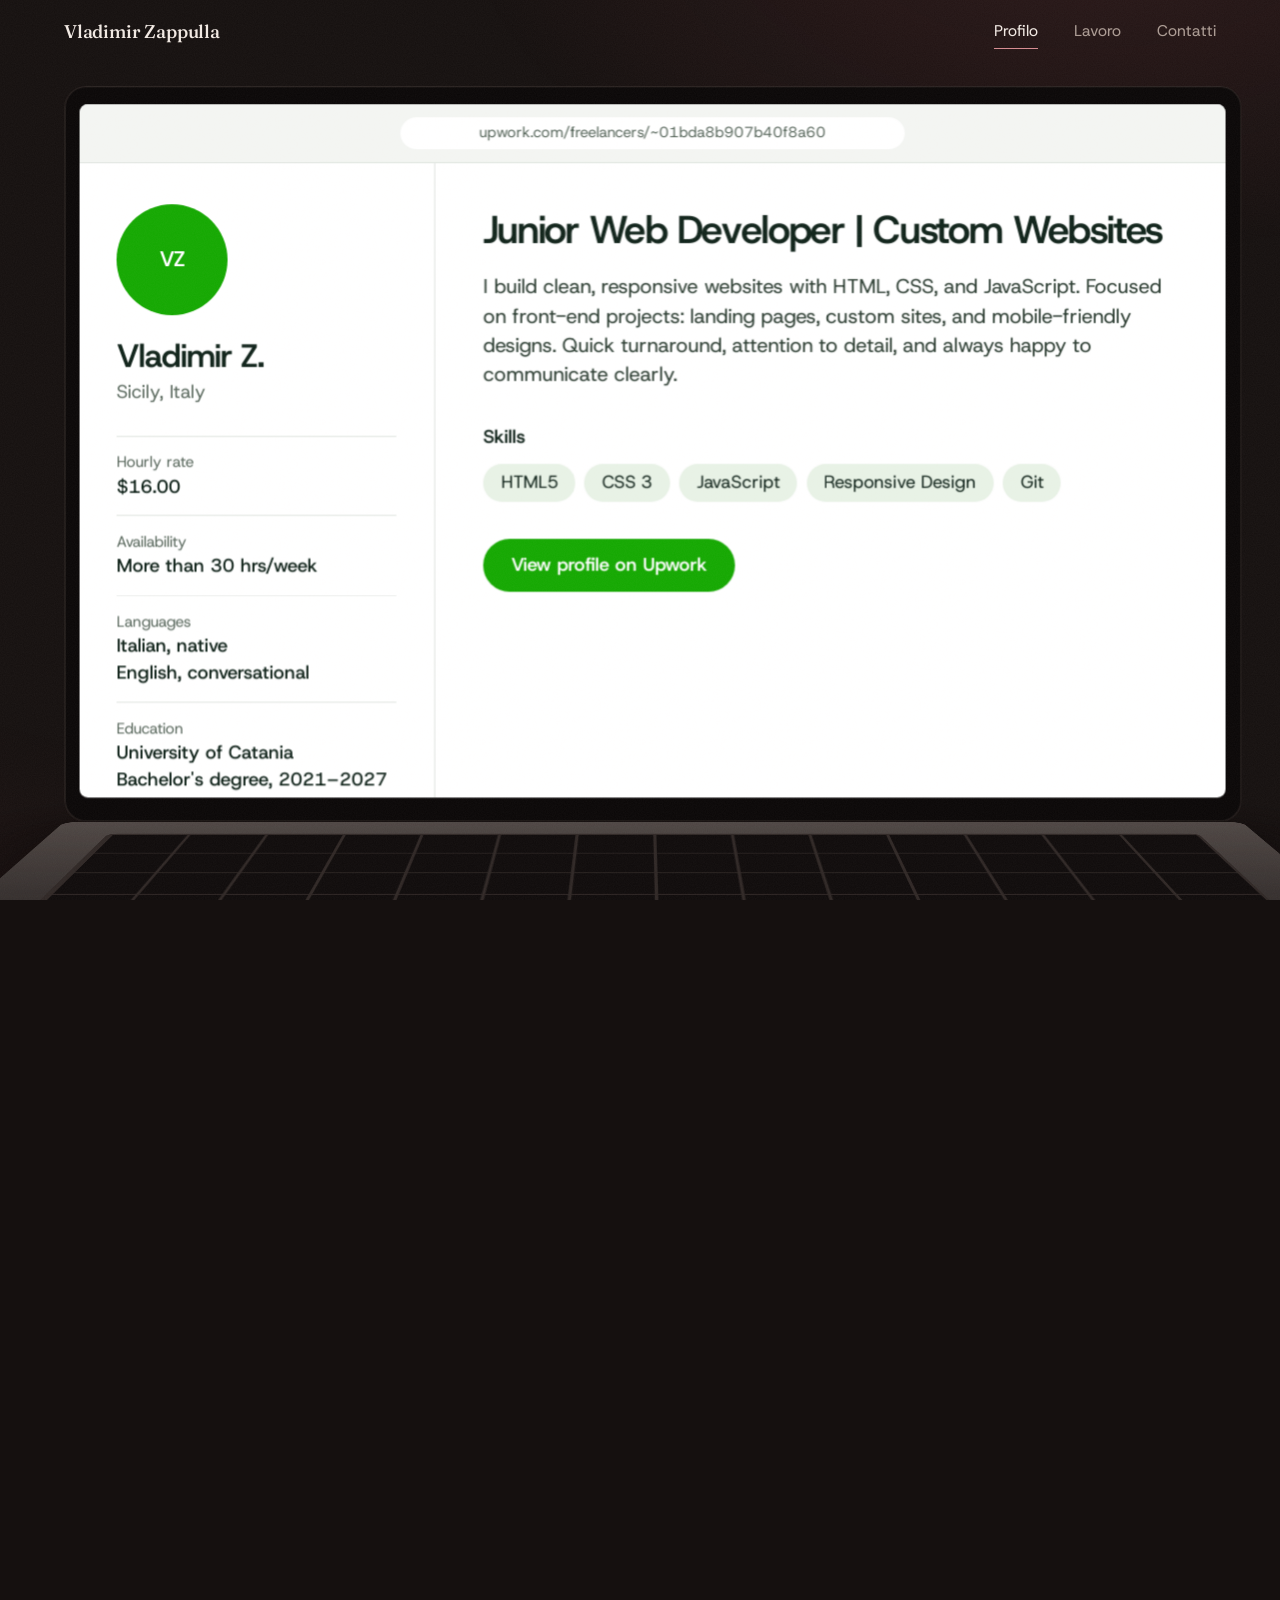
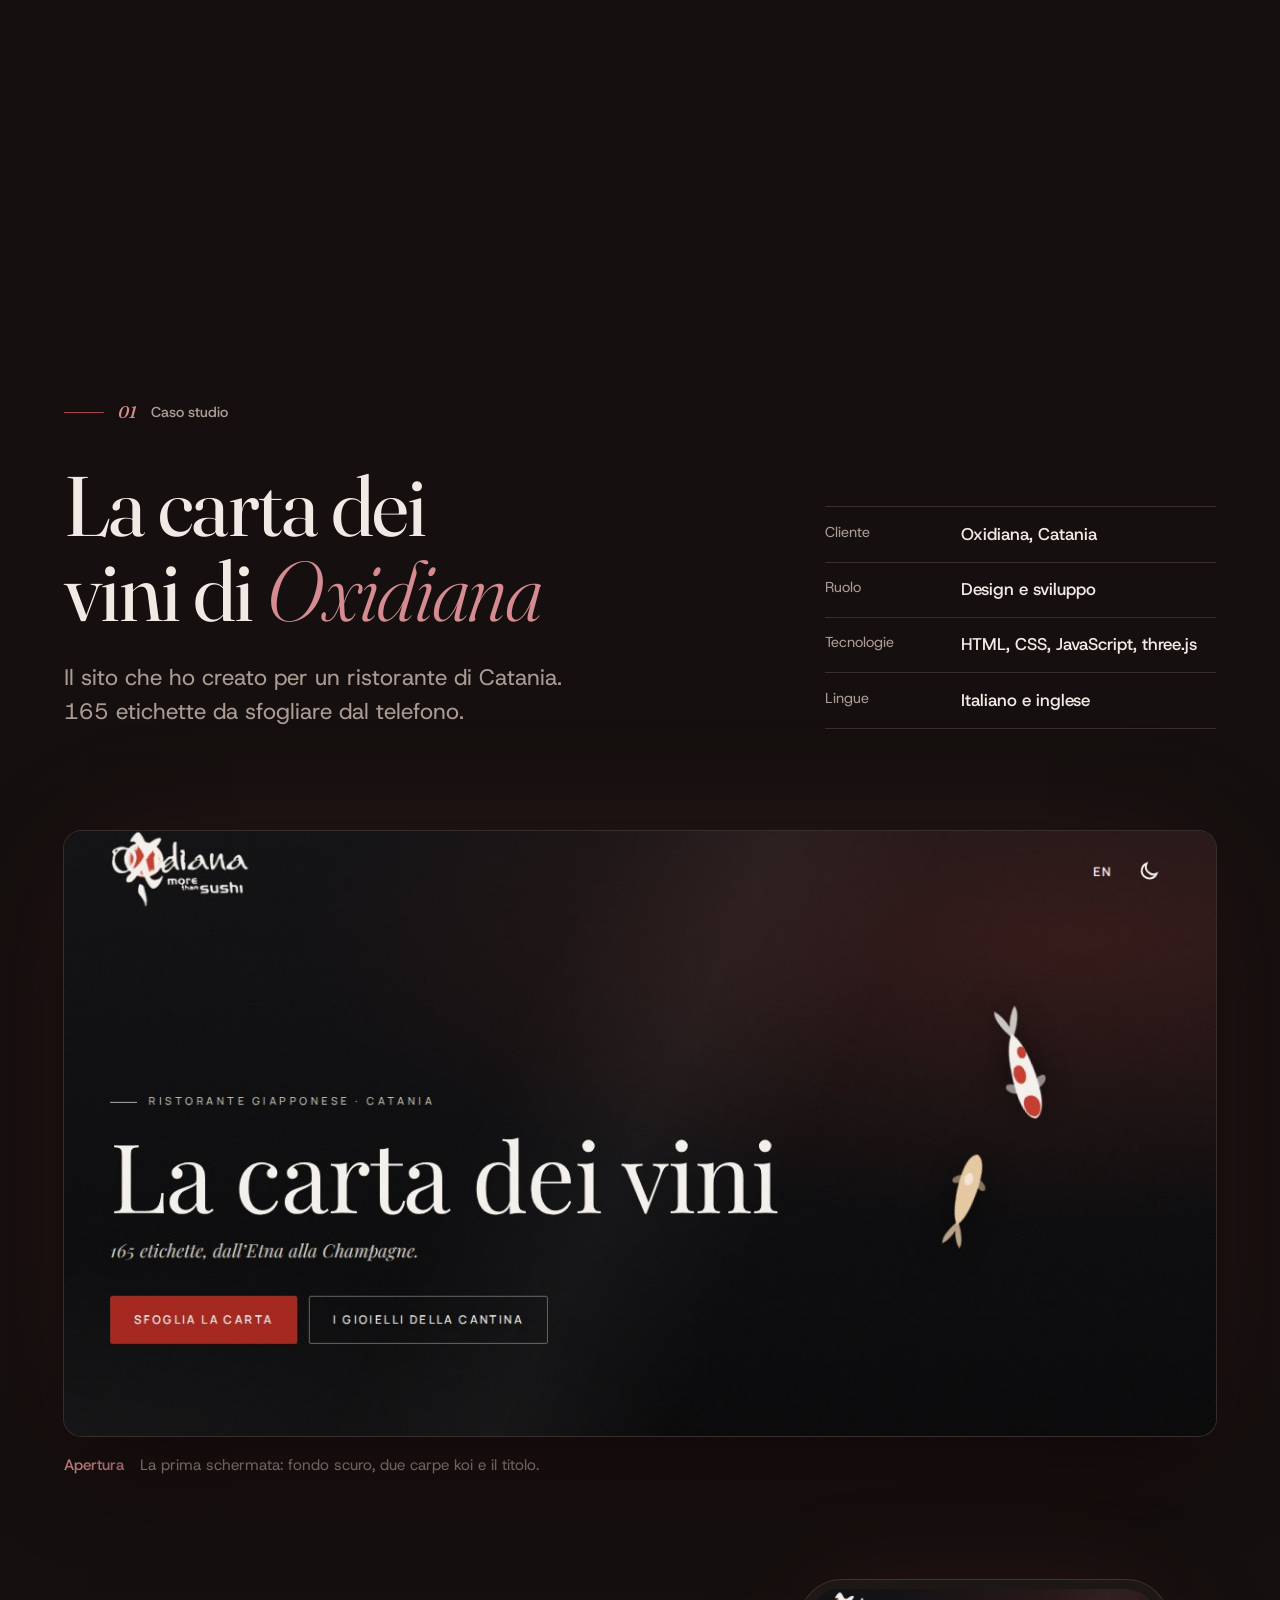
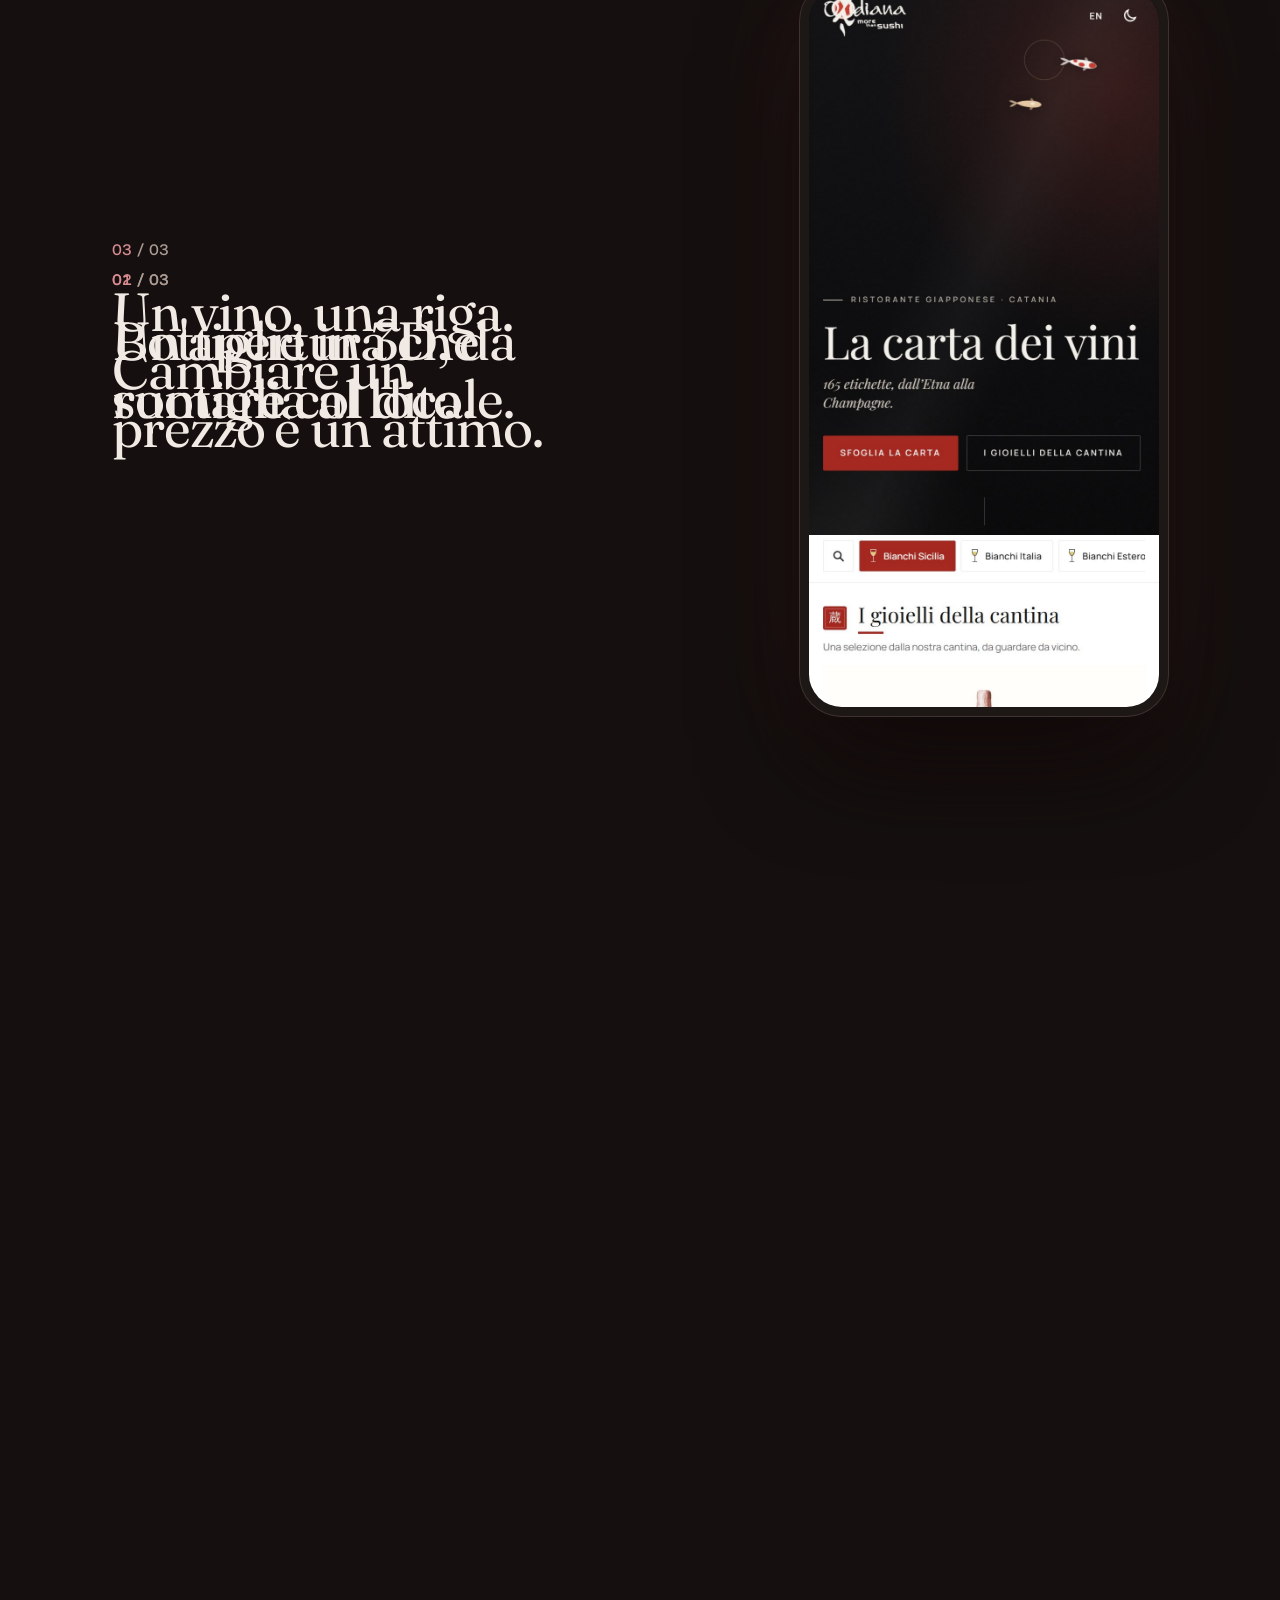
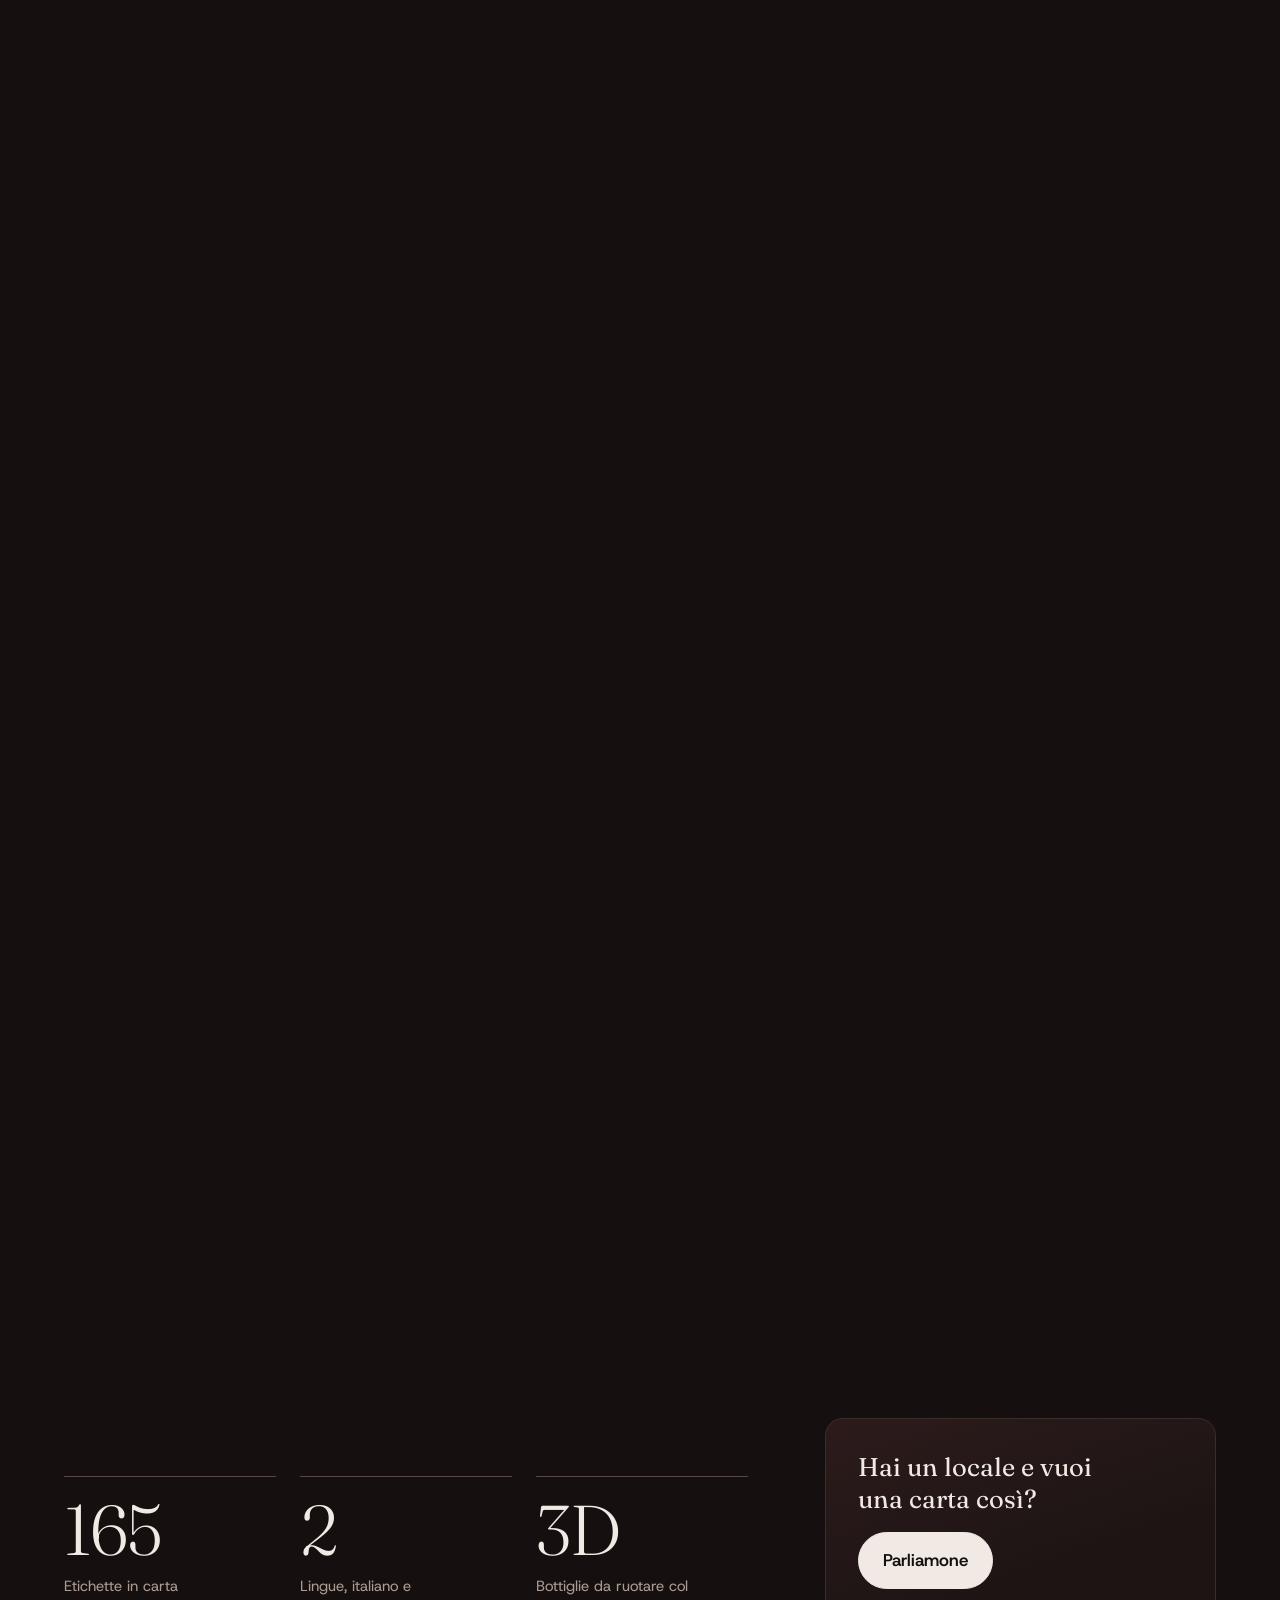
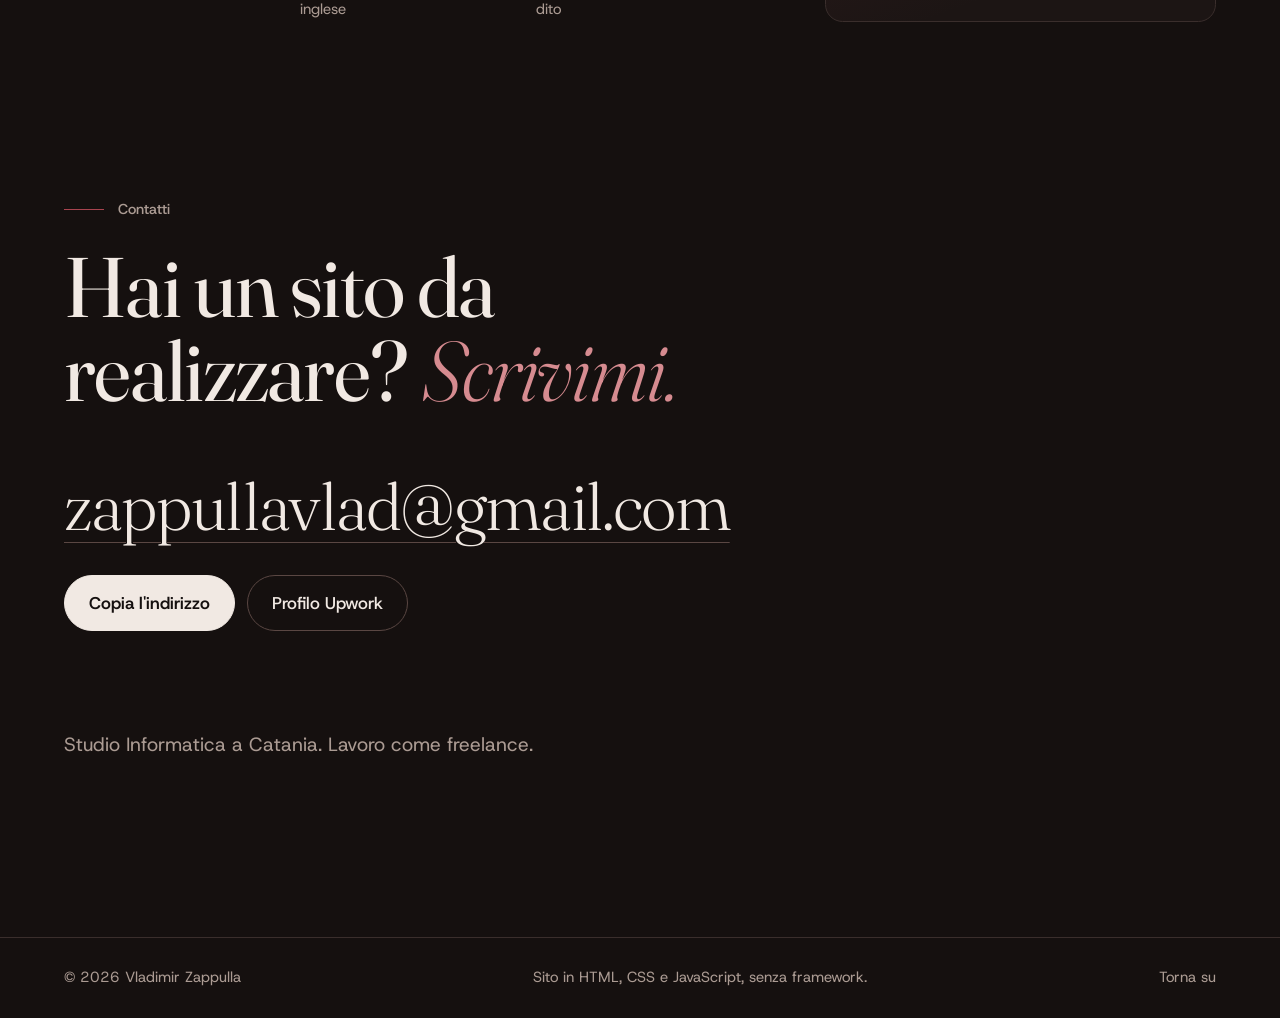
==== public/index.html @ 00c4431f "Riordino: il sito in public/, divisi stili, script, font e immagini Tutto ciò che va online sta in p" ====
<!DOCTYPE html>
<html lang="it">
<head>
    <meta charset="UTF-8">
    <meta name="viewport" content="width=device-width, initial-scale=1.0">
    <title>Vladimir Zappulla, web developer</title>
    <meta name="description" content="Vladimir Zappulla, web developer freelance e studente di Informatica a Catania. Caso studio: la carta dei vini online del ristorante Oxidiana.">
    <meta name="theme-color" content="#15100f">
    <meta property="og:type" content="website">
    <meta property="og:locale" content="it_IT">
    <meta property="og:title" content="Vladimir Zappulla, web developer">
    <meta property="og:description" content="Web developer freelance a Catania. Caso studio: la carta dei vini online del ristorante Oxidiana.">
    <link rel="icon" href="favicon.svg" type="image/svg+xml">
    <link rel="preload" href="font/host-grotesk.woff2" as="font" type="font/woff2" crossorigin>
    <link rel="preload" href="font/fraunces.woff2" as="font" type="font/woff2" crossorigin>
    <link rel="stylesheet" href="css/style.css">
</head>
<body>
    <a class="salta" href="#contenuto">Vai al contenuto</a>

    <header class="bar">
        <a class="bar__name" href="#inizio">Vladimir Zappulla</a>
        <nav class="bar__nav" aria-label="Sezioni">
            <a href="#inizio">Profilo</a>
            <a href="#carta">Lavoro</a>
            <a href="#contatti">Contatti</a>
        </nav>
    </header>

    <main id="contenuto" tabindex="-1">
        <!-- APERTURA: il portatile si apre e mostra il profilo Upwork -->
        <section id="inizio" class="scena scena--portatile" data-zona>
            <div class="scena__palco">
                <div class="intro">
                    <p class="intro__sopra">Catania, freelance</p>
                    <h1>Vladimir Zappulla</h1>
                    <p class="intro__ruolo">Web developer</p>
                    <p class="intro__chi">Studio Informatica e realizzo siti su misura in HTML, CSS e JavaScript.</p>
                    <p class="intro__scorri">Scorri per aprire il portatile</p>
                </div>

                <div class="portatile" aria-hidden="true">
                    <div class="portatile__coperchio">
                        <div class="portatile__retro"><span>VZ</span></div>
                        <div class="portatile__fronte">
                            <div class="schermo" id="schermo-portatile"></div>
                        </div>
                    </div>
                    <div class="portatile__base">
                        <div class="portatile__tasti"></div>
                        <div class="portatile__trackpad"></div>
                        <div class="portatile__bordo"></div>
                    </div>
                </div>

            </div>
        </section>

        <!-- Il profilo come testo vero: sul telefono si legge qui, e da qui viene copiato nello schermo del portatile -->
        <section class="profilo-esteso" data-zona aria-label="Il mio profilo Upwork">
            <article class="profilo" id="profilo">
                <div class="profilo__barra"><span>upwork.com/freelancers/~01bda8b907b40f8a60</span></div>
                <div class="profilo__corpo">
                    <div class="profilo__lato">
                        <div class="profilo__avatar">VZ</div>
                        <p class="profilo__nome">Vladimir Z.</p>
                        <p class="profilo__luogo">Sicily, Italy</p>
                        <dl>
                            <div><dt>Hourly rate</dt><dd>$16.00</dd></div>
                            <div><dt>Availability</dt><dd>More than 30 hrs/week</dd></div>
                            <div><dt>Languages</dt><dd>Italian, native<br>English, conversational</dd></div>
                            <div><dt>Education</dt><dd>University of Catania<br>Bachelor&#39;s degree, 2021–2027</dd></div>
                        </dl>
                    </div>
                    <div class="profilo__centro">
                        <p class="profilo__titolo">Junior Web Developer | Custom Websites</p>
                        <p class="profilo__testo">I build clean, responsive websites with HTML, CSS, and JavaScript. Focused on front-end projects: landing pages, custom sites, and mobile-friendly designs. Quick turnaround, attention to detail, and always happy to communicate clearly.</p>
                        <p class="profilo__voce">Skills</p>
                        <ul class="profilo__skill">
                            <li>HTML5</li>
                            <li>CSS 3</li>
                            <li>JavaScript</li>
                            <li>Responsive Design</li>
                            <li>Git</li>
                        </ul>
                        <a class="profilo__apri" href="https://www.upwork.com/freelancers/~01bda8b907b40f8a60">View profile on Upwork</a>
                    </div>
                </div>
            </article>
        </section>

        <!-- IL PROGETTO: la carta dei vini -->
        <section id="carta" class="progetto" data-zona aria-labelledby="titolo-carta">
            <div class="wrap progetto__testa">
                <div class="progetto__indice" data-rivela>
                    <span class="progetto__numero">01</span>
                    <span>Caso studio</span>
                </div>

                <div class="progetto__titoli">
                    <h2 class="titolo" id="titolo-carta" data-rivela>La carta dei vini di <em>Oxidiana</em></h2>
                    <p class="lead" data-rivela>Il sito che ho creato per un ristorante di Catania. 165 etichette da sfogliare dal telefono.</p>
                </div>

                <dl class="scheda" data-rivela>
                    <div><dt>Cliente</dt><dd>Oxidiana, Catania</dd></div>
                    <div><dt>Ruolo</dt><dd>Design e sviluppo</dd></div>
                    <div><dt>Tecnologie</dt><dd>HTML, CSS, JavaScript, three.js</dd></div>
                    <div><dt>Lingue</dt><dd>Italiano e inglese</dd></div>
                </dl>
            </div>

            <figure class="finestra" id="finestra">
                <div class="finestra__vetro">
                    <img src="img/vini/apertura.jpg" alt="L'apertura del sito: fondo scuro, due carpe koi e il titolo La carta dei vini" width="1200" height="630" loading="lazy" decoding="async">
                </div>
                <figcaption><span>Apertura</span> La prima schermata: fondo scuro, due carpe koi e il titolo.</figcaption>
            </figure>

            <div class="scorri-telefono" id="scorri-telefono">
                <div class="scorri-telefono__palco">
                    <ol class="passi">
                        <li class="passo attivo">
                            <span class="passo__numero">01 <span>/ 03</span></span>
                            <h3>Un'apertura che somiglia al locale.</h3>
                        </li>
                        <li class="passo">
                            <span class="passo__numero">02 <span>/ 03</span></span>
                            <h3>Bottiglie in 3D, da ruotare col dito.</h3>
                        </li>
                        <li class="passo">
                            <span class="passo__numero">03 <span>/ 03</span></span>
                            <h3>Un vino, una riga. Cambiare un prezzo è un attimo.</h3>
                        </li>
                    </ol>
                    <div class="telefono">
                        <img src="img/vini/telefono.jpg" alt="Il sito visto dal telefono: l'apertura, la vetrina con una bottiglia in 3D e l'elenco dei vini bianchi di Sicilia con i prezzi" width="800" height="5900" loading="lazy" decoding="async">
                    </div>
                </div>
            </div>

            <div class="wrap progetto__chiusa">
                <dl class="cifre">
                    <div data-rivela><dt>Etichette in carta</dt><dd>165</dd></div>
                    <div data-rivela><dt>Lingue, italiano e inglese</dt><dd>2</dd></div>
                    <div data-rivela><dt>Bottiglie da ruotare col dito</dt><dd>3D</dd></div>
                </dl>
                <div class="progetto__cta" data-rivela>
                    <p>Hai un locale e vuoi una carta così?</p>
                    <a class="tasto" href="#contatti">Parliamone</a>
                </div>
            </div>
        </section>

        <!-- CONTATTI -->
        <section id="contatti" class="contatti" data-zona aria-labelledby="titolo-contatti">
            <div class="wrap">
                <p class="sopratitolo" data-rivela>Contatti</p>
                <h2 class="titolo" id="titolo-contatti" data-rivela>Hai un sito da realizzare? <em>Scrivimi.</em></h2>
                <a class="mail" href="mailto:zappullavlad@gmail.com" data-rivela>zappullavlad@gmail.com</a>
                <div class="contatti__azioni" data-rivela>
                    <button type="button" class="tasto" id="copia-mail">Copia l'indirizzo</button>
                    <a class="tasto tasto--filo" href="https://www.upwork.com/freelancers/~01bda8b907b40f8a60">Profilo Upwork</a>
                </div>
                <p class="contatti__stato" id="stato-copia" role="status" aria-live="polite"></p>
                <p class="contatti__chi" data-rivela>Studio Informatica a Catania. Lavoro come freelance.</p>
            </div>
        </section>
    </main>

    <footer class="piede">
        <div class="wrap piede__riga">
            <p>&copy; 2026 Vladimir Zappulla</p>
            <p>Sito in HTML, CSS e JavaScript, senza framework.</p>
            <a href="#inizio">Torna su</a>
        </div>
    </footer>

    <script src="js/script.js"></script>
</body>
</html>
---- public/css/style.css ----
/* FONT
   Serviti dal sito stesso, non da Google: nessuna richiesta a terzi e un collegamento in meno.
   Solo il sottoinsieme latino, che copre italiano e inglese. Licenza SIL Open Font License. */
@font-face {
    font-family: "Fraunces";
    font-style: normal;
    font-weight: 300 600;
    font-display: swap;
    src: url("../font/fraunces.woff2") format("woff2");
}

@font-face {
    font-family: "Fraunces";
    font-style: italic;
    font-weight: 300 600;
    font-display: swap;
    src: url("../font/fraunces-corsivo.woff2") format("woff2");
}

@font-face {
    font-family: "Host Grotesk";
    font-style: normal;
    font-weight: 300 700;
    font-display: swap;
    src: url("../font/host-grotesk.woff2") format("woff2");
}

/* VARIABILI GLOBALI
   Una sola famiglia di colori, calda come una sala di sera:
   fondo nero tinto di vino, grigi della stessa famiglia, un solo accento. */
:root {
    --fondo: #15100f;
    --fondo-2: #1c1514;
    --superficie: #221a19;
    --linea: #3a2e2c;
    --linea-forte: #5a4743;
    --testo: #f1e9e3;
    --tenue: #ab9b93;
    --vino: #a8444f;
    --vino-chiaro: #d68b90;
    --ombra: 12 6 6;

    --serif: "Fraunces", "Iowan Old Style", Georgia, serif;
    --sans: "Host Grotesk", "Segoe UI", system-ui, sans-serif;

    --gutter: clamp(1.25rem, 5vw, 4.5rem);
    --bar: 4rem;
    --max: 74rem;
    --rapido: 220ms;
    --curva: cubic-bezier(0.2, 0.7, 0.2, 1);
}

/* RESET */
* {
    margin: 0;
    padding: 0;
    box-sizing: border-box;
}

html {
    scroll-padding-top: var(--bar);
    -webkit-text-size-adjust: 100%;
    color-scheme: dark;
}

@media (prefers-reduced-motion: no-preference) {
    html {
        scroll-behavior: smooth;
    }
}

body {
    font-family: var(--sans);
    font-size: 1.0625rem;
    line-height: 1.6;
    color: var(--testo);
    background: var(--fondo);
    -webkit-font-smoothing: antialiased;
}

/* le luci di fondo stanno ferme su un livello loro:
   con background-attachment: fixed il telefono ridipingeva tutta la pagina a ogni scorrimento */
body::before {
    content: "";
    position: fixed;
    inset: 0;
    z-index: -1;
    pointer-events: none;
    background:
        radial-gradient(ellipse 70% 55% at 85% -10%, rgb(168 68 79 / 0.16), transparent 70%),
        radial-gradient(ellipse 50% 45% at -10% 110%, rgb(168 68 79 / 0.07), transparent 70%);
}

/* grana leggera sopra tutto, non riceve clic */
body::after {
    content: "";
    position: fixed;
    inset: 0;
    z-index: 300;
    pointer-events: none;
    opacity: 0.07;
    background-image: url("data:image/svg+xml,%3Csvg xmlns='http://www.w3.org/2000/svg' width='160' height='160'%3E%3Cfilter id='g'%3E%3CfeTurbulence type='fractalNoise' baseFrequency='0.9' numOctaves='2' stitchTiles='stitch'/%3E%3CfeColorMatrix values='0 0 0 0 1 0 0 0 0 0.95 0 0 0 0 0.9 0 0 0 0.6 0'/%3E%3C/filter%3E%3Crect width='100%25' height='100%25' filter='url(%23g)'/%3E%3C/svg%3E");
}

img {
    display: block;
    max-width: 100%;
    height: auto;
}

a {
    color: inherit;
}

button {
    font: inherit;
    color: inherit;
}

ol,
ul {
    list-style: none;
}

::selection {
    background: var(--vino);
    color: var(--testo);
}

:focus-visible {
    outline: 2px solid var(--vino-chiaro);
    outline-offset: 3px;
    border-radius: 2px;
}

main:focus {
    outline: none;
}

.wrap {
    max-width: calc(var(--max) + 2 * var(--gutter));
    margin: 0 auto;
    padding-inline: var(--gutter);
}

/* salta al contenuto: visibile solo da tastiera */
.salta {
    position: fixed;
    top: 0.75rem;
    left: 0.75rem;
    z-index: 400;
    padding: 0.6rem 1rem;
    border-radius: 99px;
    background: var(--testo);
    color: var(--fondo);
    font-weight: 600;
    text-decoration: none;
    transform: translateY(-160%);
    transition: transform var(--rapido) var(--curva);
}

.salta:focus-visible {
    transform: none;
}

/* BARRA IN ALTO */
.bar {
    position: fixed;
    top: 0;
    left: 0;
    right: 0;
    z-index: 100;
    display: flex;
    align-items: center;
    justify-content: space-between;
    gap: 1.5rem;
    height: var(--bar);
    padding: 0 var(--gutter);
    border-bottom: 1px solid transparent;
    transition: background-color 300ms, border-color 300ms;
}

.sotto .bar {
    background: rgb(21 16 15 / 0.82);
    border-bottom-color: rgb(58 46 44 / 0.6);
    -webkit-backdrop-filter: blur(12px);
    backdrop-filter: blur(12px);
}

/* sui touch la sfocatura sotto la barra costa un ricalcolo a ogni fotogramma: meglio un fondo pieno */
@media (pointer: coarse) {
    .sotto .bar {
        background: rgb(21 16 15 / 0.95);
        -webkit-backdrop-filter: none;
        backdrop-filter: none;
    }
}

.bar a {
    text-decoration: none;
}

.bar__name {
    font-family: var(--serif);
    font-size: 1.15rem;
    font-weight: 500;
    letter-spacing: -0.01em;
    transition: color var(--rapido);
}

.bar__name:hover {
    color: var(--vino-chiaro);
}

.bar__nav {
    display: flex;
    gap: clamp(1.25rem, 3vw, 2.25rem);
    color: var(--tenue);
    font-size: 0.97rem;
}

.bar__nav a {
    position: relative;
    padding: 0.4rem 0;
    transition: color var(--rapido);
}

.bar__nav a::after {
    content: "";
    position: absolute;
    left: 0;
    right: 0;
    bottom: 0.1rem;
    height: 1px;
    background: var(--vino-chiaro);
    transform: scaleX(0);
    transform-origin: 0 50%;
    transition: transform 260ms var(--curva);
}

.bar__nav a:hover,
.bar__nav a.active {
    color: var(--testo);
}

.bar__nav a.active::after {
    transform: scaleX(1);
}

/* TITOLI */
h1,
.titolo,
.passo h3 {
    font-family: var(--serif);
    font-optical-sizing: auto;
    font-weight: 400;
    letter-spacing: -0.02em;
    text-wrap: balance;
}

h1 em,
.titolo em {
    font-style: italic;
    font-weight: 300;
    color: var(--vino-chiaro);
}

.titolo {
    max-width: 14em;
    font-size: clamp(2.6rem, 6.6vw, 5.75rem);
    line-height: 1;
}

.lead {
    max-width: 34ch;
    margin-top: 1.75rem;
    font-size: clamp(1.15rem, 1.8vw, 1.4rem);
    line-height: 1.5;
    color: var(--tenue);
    text-wrap: pretty;
}

.sopratitolo,
.progetto__indice {
    display: flex;
    align-items: center;
    gap: 0.9rem;
    font-size: 0.9rem;
    font-weight: 500;
    color: var(--tenue);
}

.sopratitolo::before,
.progetto__indice::before {
    content: "";
    width: 2.5rem;
    height: 1px;
    background: var(--vino);
}

/* pulsanti */
.tasto {
    display: inline-flex;
    align-items: center;
    gap: 0.5rem;
    padding: 0.85rem 1.5rem;
    border: 1px solid var(--testo);
    border-radius: 99px;
    background: var(--testo);
    color: var(--fondo);
    font-weight: 600;
    text-decoration: none;
    cursor: pointer;
    transition:
        background-color var(--rapido),
        border-color var(--rapido),
        color var(--rapido),
        transform var(--rapido) var(--curva);
}

.tasto:hover {
    background: var(--vino);
    border-color: var(--vino);
    color: var(--testo);
}

.tasto:active {
    transform: scale(0.97);
}

.tasto.fatto {
    background: var(--vino);
    border-color: var(--vino);
    color: var(--testo);
}

.tasto--filo {
    border-color: var(--linea-forte);
    background: none;
    color: var(--testo);
    font-weight: 500;
}

.tasto--filo:hover {
    border-color: var(--testo);
    background: rgb(241 233 227 / 0.06);
}

/* APERTURA: il portatile
   Lo script scrive le variabili mentre si scorre. I valori qui sotto sono
   quelli finali (portatile aperto, visto di fronte), usati anche senza animazioni. */
.scena--portatile {
    --apri: 0;
    --inclina: 0;
    --scala: 1;
    --sposta: 0;
    --luce: 1;
    --intro: 0;
    height: 380vh;
}

.scena__palco {
    position: sticky;
    top: 0;
    display: grid;
    place-items: center;
    height: 100vh;
    height: 100svh;
    padding: var(--bar) var(--gutter) 3.5rem;
    overflow: hidden;
    perspective: 2200px;
    perspective-origin: 50% 35%;
}

.intro {
    position: absolute;
    top: calc(var(--bar) + 4vh);
    left: 0;
    right: 0;
    z-index: 2;
    max-width: calc(var(--max) + 2 * var(--gutter));
    margin: 0 auto;
    padding-inline: var(--gutter);
    opacity: var(--intro);
    transform: translateY(calc((1 - var(--intro)) * -3rem));
    pointer-events: none;
}

.intro__sopra {
    display: flex;
    align-items: center;
    gap: 0.9rem;
    font-size: 0.9rem;
    font-weight: 500;
    color: var(--tenue);
}

.intro__sopra::before {
    content: "";
    width: 2.5rem;
    height: 1px;
    background: var(--vino);
}

.intro h1 {
    margin-top: 1rem;
    font-size: clamp(3rem, 9vw, 8rem);
    line-height: 0.95;
    letter-spacing: -0.03em;
}

.intro__ruolo {
    margin-top: 0.9rem;
    font-family: var(--serif);
    font-size: clamp(1.4rem, 2.6vw, 2.1rem);
    font-style: italic;
    font-weight: 300;
    line-height: 1.2;
    color: var(--vino-chiaro);
}

.intro__chi {
    max-width: 44ch;
    margin-top: 0.9rem;
    font-size: clamp(1rem, 1.4vw, 1.15rem);
    line-height: 1.55;
    color: var(--tenue);
    text-wrap: pretty;
}

.intro__scorri {
    display: flex;
    align-items: center;
    gap: 0.75rem;
    margin-top: 1.5rem;
    font-size: 0.9rem;
    color: var(--tenue);
}

.intro__scorri::before {
    content: "";
    width: 1px;
    height: 1.8em;
    background: linear-gradient(var(--vino-chiaro), transparent);
}

@media (prefers-reduced-motion: no-preference) {
    .intro__scorri::before {
        animation: goccia 1.8s var(--curva) infinite;
        transform-origin: 50% 0;
    }
}

@keyframes goccia {
    0% { transform: scaleY(0); opacity: 1; }
    70% { transform: scaleY(1); opacity: 1; }
    100% { transform: scaleY(1); opacity: 0; }
}

.portatile {
    --w: min(92vw, 1180px, calc((100svh - var(--bar) - 5.5rem) * 1.6));
    position: relative;
    width: var(--w);
    height: calc(var(--w) / 1.6);
    transform-style: preserve-3d;
    transform-origin: 50% 100%;
    transform:
        translateY(calc(var(--sposta) * 1px))
        rotateX(calc(var(--inclina) * 1deg))
        scale3d(var(--scala), var(--scala), var(--scala));
}

/* il coperchio ruota sulla cerniera, che è il suo lato basso */
.portatile__coperchio {
    position: absolute;
    inset: 0;
    transform-style: preserve-3d;
    transform-origin: 50% 100%;
    transform: rotateX(calc(var(--apri) * 1deg)) translateZ(-2px);
}

.portatile__fronte,
.portatile__retro {
    position: absolute;
    inset: 0;
    border-radius: calc(var(--w) * 0.018);
    backface-visibility: hidden;
}

.portatile__fronte {
    padding: 1.5% 1.3% 2.1%;
    background: #0a0707;
    box-shadow: inset 0 0 0 1px #2f2725;
}

.portatile__retro {
    display: grid;
    place-items: center;
    background: linear-gradient(165deg, #48403e, #2a2423 55%, #1e1918);
    box-shadow: inset 0 0 0 1px #544a47;
    transform: rotateX(180deg);
}

.portatile__retro span {
    font-family: var(--serif);
    font-size: calc(var(--w) * 0.085);
    font-style: italic;
    font-weight: 400;
    letter-spacing: -0.02em;
    color: rgb(241 233 227 / 0.18);
}

.schermo {
    position: relative;
    height: 100%;
    overflow: hidden;
    border-radius: calc(var(--w) * 0.007);
    background: #fff;
    container-type: inline-size;
}

/* schermo spento */
.schermo::after {
    content: "";
    position: absolute;
    inset: 0;
    background: #0a0707;
    opacity: calc(1 - var(--luce));
    pointer-events: none;
}

.portatile__base {
    position: absolute;
    top: 100%;
    left: 0;
    width: 100%;
    height: 100%;
    border-radius: calc(var(--w) * 0.012) calc(var(--w) * 0.012) calc(var(--w) * 0.03) calc(var(--w) * 0.03);
    background: linear-gradient(#3a3331, #252020);
    box-shadow: 0 0 7rem 1.5rem rgb(var(--ombra) / 0.7);
    transform-style: preserve-3d;
    transform-origin: 50% 0;
    transform: rotateX(90deg);
}

/* il riflesso dello schermo sulla base: cambia solo l'opacità, così non si ridipinge */
.portatile__base::before {
    content: "";
    position: absolute;
    inset: 0;
    border-radius: inherit;
    background: linear-gradient(rgb(255 240 230 / 0.1), transparent 45%);
    opacity: var(--luce);
}

.portatile__tasti {
    position: absolute;
    top: 7%;
    left: 5%;
    right: 5%;
    height: 50%;
    border-radius: calc(var(--w) * 0.006);
    background-color: #0f0b0b;
    background-image:
        linear-gradient(to right, #2f2725 0 3px, transparent 3px),
        linear-gradient(to bottom, #2f2725 0 3px, transparent 3px);
    background-size: calc(100% / 14) calc(100% / 5);
    box-shadow: 0 0 0 3px #2f2725;
}

.portatile__trackpad {
    position: absolute;
    top: 64%;
    left: 33%;
    width: 34%;
    height: 30%;
    border-radius: calc(var(--w) * 0.008);
    box-shadow: inset 0 0 0 1px rgb(255 240 230 / 0.09);
    background: rgb(0 0 0 / 0.12);
}

/* il bordo davanti: è quello che resta visibile quando si guarda il portatile di fronte */
.portatile__bordo {
    position: absolute;
    top: 100%;
    left: 0;
    width: 100%;
    height: calc(var(--w) * 0.014);
    border-radius: 0 0 calc(var(--w) * 0.02) calc(var(--w) * 0.02);
    background: linear-gradient(#544a47, #201b1a);
    transform-origin: 50% 0;
    transform: rotateX(-90deg);
}

/* Del portatile si può premere solo lo schermo, e solo quando è aperto:
   il resto (retro e base) non deve rubare i clic al pulsante verde. */
.portatile {
    pointer-events: none;
}

.portatile__fronte {
    pointer-events: auto;
}

.chiuso .portatile__fronte {
    pointer-events: none;
}

/* IL PROFILO (stesso markup nello schermo del portatile e, sul telefono, nella pagina).
   Ricalca la pagina di Upwork, per questo resta chiaro e verde. */
.profilo {
    display: flex;
    flex-direction: column;
    height: 100%;
    background: #fff;
    color: #10231a;
    font-family: var(--sans);
    line-height: 1.45;
}

.schermo .profilo {
    font-size: 1.62cqw;
}

.profilo__barra {
    padding: 0.7em 1.4em;
    border-bottom: 1px solid #e1e6e1;
    background: #f3f5f2;
}

.profilo__barra span {
    display: block;
    max-width: 34em;
    margin: 0 auto;
    padding: 0.35em 1.2em;
    border-radius: 99px;
    background: #fff;
    color: #5c6b60;
    font-size: 0.8em;
    text-align: center;
    overflow: hidden;
    text-overflow: ellipsis;
    white-space: nowrap;
}

.profilo__corpo {
    display: grid;
    grid-template-columns: 31% minmax(0, 1fr);
    flex: 1;
    min-height: 0;
}

.profilo__lato {
    padding: 2.2em 2em;
    border-right: 1px solid #e1e6e1;
}

.profilo__avatar {
    display: grid;
    place-items: center;
    width: 5.2em;
    height: 5.2em;
    border-radius: 50%;
    background: #14a800;
    color: #fff;
    font-size: 1.15em;
    font-weight: 600;
    letter-spacing: -0.02em;
}

.profilo__nome {
    margin-top: 0.7em;
    font-size: 1.75em;
    font-weight: 600;
    letter-spacing: -0.03em;
    line-height: 1.1;
}

.profilo__luogo {
    margin-top: 0.3em;
    color: #5c6b60;
}

.profilo dl {
    margin-top: 1.6em;
}

.profilo dl div {
    padding: 0.8em 0;
    border-top: 1px solid #e1e6e1;
}

.profilo dt {
    font-size: 0.82em;
    color: #5c6b60;
}

.profilo dd {
    font-weight: 500;
    font-variant-numeric: tabular-nums;
}

.profilo__centro {
    padding: 2.4em 2.6em;
}

.profilo__titolo {
    font-size: 2.1em;
    font-weight: 600;
    letter-spacing: -0.035em;
    line-height: 1.1;
}

.profilo__testo {
    max-width: 40em;
    margin-top: 1.1em;
    font-size: 1.08em;
    color: #2c3d32;
}

.profilo__voce {
    margin-top: 1.9em;
    font-weight: 600;
}

.profilo__skill {
    display: flex;
    flex-wrap: wrap;
    gap: 0.5em;
    margin-top: 0.7em;
}

.profilo__skill li {
    padding: 0.35em 1em;
    border-radius: 99px;
    background: #e8f2e6;
    font-size: 0.95em;
}

.profilo__apri {
    display: inline-block;
    margin-top: 2em;
    padding: 0.7em 1.5em;
    border-radius: 99px;
    background: #14a800;
    color: #fff;
    font-weight: 600;
    text-decoration: none;
    transition: background-color var(--rapido), transform var(--rapido) var(--curva);
}

.profilo__apri:hover {
    background: #0f7d00;
}

.profilo__apri:active {
    transform: scale(0.97);
}

.profilo__apri:focus-visible {
    outline-color: #10231a;
}

/* nella pagina il profilo si vede solo dove lo schermo del portatile è troppo piccolo per leggerlo */
.profilo-esteso {
    display: none;
    padding: 0 var(--gutter) 3rem;
}

.profilo-esteso .profilo {
    height: auto;
    border-radius: 1.25rem;
    overflow: hidden;
    font-size: 0.95rem;
    box-shadow: 0 2rem 5rem -1.5rem rgb(var(--ombra) / 0.9);
}

.profilo-esteso .profilo__corpo {
    grid-template-columns: 1fr;
}

.profilo-esteso .profilo__lato {
    border-right: 0;
    border-bottom: 1px solid #e1e6e1;
    padding: 1.6em 1.4em;
}

.profilo-esteso .profilo__centro {
    padding: 1.6em 1.4em 2em;
}

.profilo-esteso .profilo__titolo {
    font-size: 1.6em;
}

/* IL PROGETTO: la carta dei vini come caso studio */
.progetto {
    padding-top: clamp(6rem, 14vw, 12rem);
}

.progetto__testa {
    display: grid;
    grid-template-columns: minmax(0, 7fr) minmax(0, 4fr);
    column-gap: clamp(2rem, 6vw, 6rem);
    row-gap: clamp(1.5rem, 3vw, 2.5rem);
    align-items: end;
}

.progetto__indice {
    grid-column: 1 / -1;
}

.progetto__numero {
    font-family: var(--serif);
    font-size: 1.05rem;
    font-style: italic;
    color: var(--vino-chiaro);
    font-variant-numeric: tabular-nums;
}

/* scheda: cliente, ruolo, tecnologie, lingue */
.scheda div {
    display: grid;
    grid-template-columns: 7.5rem minmax(0, 1fr);
    gap: 1rem;
    padding: 0.85rem 0;
    border-top: 1px solid var(--linea);
}

.scheda div:last-child {
    border-bottom: 1px solid var(--linea);
}

.scheda dt {
    font-size: 0.9rem;
    color: var(--tenue);
}

.scheda dd {
    font-weight: 500;
    text-wrap: pretty;
}

/* l'apertura del sito, in una cornice che cresce entrando */
.finestra {
    max-width: calc(var(--max) + 2 * var(--gutter));
    margin: clamp(3.5rem, 8vw, 6.5rem) auto 0;
    padding-inline: var(--gutter);
}

.finestra__vetro {
    border-radius: clamp(0.6rem, 1.4vw, 1.1rem);
    overflow: hidden;
    background: var(--superficie);
    box-shadow:
        0 0 0 1px var(--linea),
        0 2.5rem 6rem -1.5rem rgb(var(--ombra) / 0.95),
        0 0 8rem -2rem rgb(168 68 79 / 0.25);
    transform: scale(var(--s, 1));
    transform-origin: 50% 100%;
    will-change: transform;
}

.finestra img {
    width: 100%;
}

.finestra figcaption {
    display: flex;
    flex-wrap: wrap;
    gap: 0.5rem 1rem;
    margin-top: 1.1rem;
    font-size: 0.95rem;
    color: var(--tenue);
}

.finestra figcaption span {
    color: var(--vino-chiaro);
    font-weight: 500;
}

/* scorrendo la pagina, il sito scorre dentro il telefono */
.scorri-telefono {
    height: 340vh;
}

.scorri-telefono__palco {
    position: sticky;
    top: 0;
    display: grid;
    grid-template-columns: minmax(0, 1fr) auto;
    align-items: center;
    gap: clamp(2rem, 7vw, 7rem);
    max-width: calc(66rem + 2 * var(--gutter));
    height: 100vh;
    height: 100svh;
    margin: 0 auto;
    padding: var(--bar) var(--gutter) 1.5rem;
}

.passi {
    display: grid;
}

.passo {
    grid-area: 1 / 1;
    align-self: center;
    opacity: 0;
    transform: translateY(1.25rem);
    transition: opacity 300ms var(--curva), transform 300ms var(--curva);
}

.passo.attivo {
    opacity: 1;
    transform: none;
}

.passo__numero {
    display: block;
    margin-bottom: 1.25rem;
    font-size: 0.95rem;
    font-weight: 500;
    color: var(--vino-chiaro);
    font-variant-numeric: tabular-nums;
}

.passo__numero span {
    color: var(--tenue);
}

.passo h3 {
    max-width: 11em;
    font-size: clamp(2rem, 4.2vw, 3.75rem);
    line-height: 1.08;
}

.telefono {
    --h: min(calc(100svh - var(--bar) - 3rem), 46rem);
    width: calc(var(--h) / 2);
    height: var(--h);
    border: 0.6rem solid #1d1716;
    border-radius: 2.6rem;
    overflow: hidden;
    background: #0a0707;
    box-shadow:
        0 0 0 1px #3f3331,
        0 3rem 7rem -1rem rgb(var(--ombra) / 0.95),
        0 0 7rem -1rem rgb(168 68 79 / 0.22);
}

.telefono img {
    width: 100%;
    transform: translate3d(0, calc(var(--scorri, 0) * -72.88%), 0);
    will-change: transform;
}

/* chiusa del caso studio: cifre e invito */
.progetto__chiusa {
    display: grid;
    grid-template-columns: minmax(0, 7fr) minmax(0, 4fr);
    gap: clamp(2.5rem, 6vw, 6rem);
    align-items: end;
    padding-top: clamp(3rem, 7vw, 5rem);
}

.cifre {
    display: grid;
    grid-template-columns: repeat(3, minmax(0, 1fr));
    gap: 1.5rem;
}

.cifre div {
    display: flex;
    flex-direction: column;
    padding-top: 1.1rem;
    border-top: 1px solid var(--linea-forte);
}

.cifre dd {
    order: -1;
    font-family: var(--serif);
    font-size: clamp(2.75rem, 5.5vw, 4.5rem);
    font-weight: 300;
    line-height: 1;
    letter-spacing: -0.02em;
    font-variant-numeric: tabular-nums lining-nums;
}

.cifre dt {
    max-width: 16ch;
    margin-top: 0.6rem;
    font-size: 0.92rem;
    color: var(--tenue);
}

.progetto__cta {
    display: flex;
    flex-direction: column;
    align-items: flex-start;
    gap: 1.1rem;
    padding: clamp(1.5rem, 3vw, 2rem);
    border: 1px solid var(--linea);
    border-radius: 1.1rem;
    background: linear-gradient(160deg, rgb(168 68 79 / 0.12), transparent 70%), var(--fondo-2);
}

.progetto__cta p {
    font-family: var(--serif);
    font-size: clamp(1.3rem, 2vw, 1.6rem);
    line-height: 1.25;
    text-wrap: balance;
}

/* CONTATTI */
.contatti {
    display: flex;
    align-items: center;
    min-height: 90vh;
    min-height: 90dvh;
    padding-block: clamp(6rem, 14vw, 11rem);
}

.contatti .wrap {
    width: 100%;
}

.contatti .titolo {
    max-width: 11em;
    margin-top: 1.5rem;
}

.mail {
    display: inline-block;
    max-width: 100%;
    margin-top: clamp(2rem, 5vw, 3.5rem);
    font-family: var(--serif);
    font-size: clamp(1.5rem, 5.2vw, 4.25rem);
    font-weight: 300;
    line-height: 1.1;
    letter-spacing: -0.02em;
    overflow-wrap: anywhere;
    text-decoration: underline;
    text-decoration-thickness: 1px;
    text-underline-offset: 0.18em;
    text-decoration-color: var(--linea-forte);
    transition: text-decoration-color var(--rapido), color var(--rapido);
}

.mail:hover {
    color: var(--vino-chiaro);
    text-decoration-color: var(--vino-chiaro);
}

.contatti__azioni {
    display: flex;
    flex-wrap: wrap;
    gap: 0.75rem;
    margin-top: 2rem;
}

.contatti__stato {
    min-height: 1.6em;
    margin-top: 0.75rem;
    font-size: 0.9rem;
    color: var(--tenue);
}

.contatti__chi {
    max-width: 65ch;
    margin-top: clamp(2.5rem, 6vw, 4rem);
    font-size: clamp(1.05rem, 1.5vw, 1.2rem);
    color: var(--tenue);
}

/* FOOTER */
.piede {
    border-top: 1px solid var(--linea);
    color: var(--tenue);
    font-size: 0.92rem;
}

.piede__riga {
    display: flex;
    flex-wrap: wrap;
    align-items: center;
    justify-content: space-between;
    gap: 0.5rem 2rem;
    padding-block: 1.75rem;
}

.piede a {
    text-decoration: none;
    transition: color var(--rapido);
}

.piede a:hover {
    color: var(--testo);
}

/* ENTRATE: solo se lo script le attiva e il movimento è permesso */
.rivela [data-rivela] {
    opacity: 0;
    transform: translateY(1.5rem);
    transition:
        opacity 700ms var(--curva) var(--ritardo, 0ms),
        transform 700ms var(--curva) var(--ritardo, 0ms);
}

.rivela [data-rivela].visto {
    opacity: 1;
    transform: none;
}

/* ANIMAZIONI LEGATE ALLO SCORRIMENTO
   Dove il browser le supporta, portatile, finestra e telefono si muovono con animazioni CSS
   agganciate allo scorrimento: le calcola il compositore insieme allo scroll, senza aspettare
   lo script, ed è questo che le rende fluide sul telefono. Le percentuali sono le stesse
   soglie che lo script usa dove queste animazioni mancano (script.js, muoviPortatile). */
@supports (animation-timeline: view()) {
    @media (prefers-reduced-motion: no-preference) {
        .scena--portatile {
            view-timeline: --portatile block;
            /* auto sottrarrebbe lo scroll-padding della barra: qui conta tutto lo schermo, come nello script */
            view-timeline-inset: 0;
        }

        .scorri-telefono {
            view-timeline: --telefono block;
            /* auto sottrarrebbe lo scroll-padding della barra: qui conta tutto lo schermo, come nello script */
            view-timeline-inset: 0;
        }

        .finestra {
            view-timeline: --finestra block;
            /* auto sottrarrebbe lo scroll-padding della barra: qui conta tutto lo schermo, come nello script */
            view-timeline-inset: 0;
        }

        .portatile,
        .portatile__coperchio,
        .portatile__base::before,
        .schermo::after,
        .intro {
            animation-duration: 1ms;
            animation-fill-mode: both;
            animation-timing-function: linear;
            animation-timeline: --portatile;
            animation-range: contain 0% contain 100%;
        }

        .portatile {
            animation-name: portatile-vista;
            will-change: transform;
        }

        .portatile__coperchio {
            animation-name: portatile-apre;
            will-change: transform;
        }

        .portatile__base::before {
            animation-name: portatile-luce;
        }

        .schermo::after {
            animation-name: portatile-buio;
        }

        .intro {
            animation-name: intro-esce;
        }

        .telefono img {
            animation: telefono-scorre 1ms linear both;
            animation-timeline: --telefono;
            animation-range: contain 0% contain 100%;
        }

        /* la finestra cresce mentre il suo bordo alto sale dal fondo fino al 10% dello schermo */
        .finestra__vetro {
            animation: finestra-cresce 1ms cubic-bezier(0.33, 1, 0.68, 1) both;
            animation-timeline: --finestra;
            animation-range: cover 0% cover 90svh;
        }
    }
}

/* chiuso e visto dall'alto -> aperto -> di fronte, a tutto schermo */
@keyframes portatile-vista {
    0%,
    3% {
        transform: translateY(calc(10svh - var(--w) * 0.45)) rotateX(-62deg) scale3d(0.5, 0.5, 0.5);
        animation-timing-function: cubic-bezier(0.65, 0, 0.35, 1);
    }
    45%,
    50% {
        transform: translateY(calc(5svh - var(--w) * 0.1656)) rotateX(-14deg) scale3d(0.62, 0.62, 0.62);
        animation-timing-function: cubic-bezier(0.65, 0, 0.35, 1);
    }
    86%,
    100% {
        transform: translateY(0) rotateX(0deg) scale3d(1, 1, 1);
    }
}

@keyframes portatile-apre {
    0%,
    3% {
        transform: rotateX(-89deg) translateZ(-2px);
        animation-timing-function: cubic-bezier(0.65, 0, 0.35, 1);
    }
    45%,
    50% {
        transform: rotateX(12deg) translateZ(-2px);
        animation-timing-function: cubic-bezier(0.65, 0, 0.35, 1);
    }
    86%,
    100% {
        transform: rotateX(0deg) translateZ(-2px);
    }
}

/* lo schermo si accende a metà apertura */
@keyframes portatile-luce {
    0%,
    20.7% {
        opacity: 0;
    }
    27.3%,
    100% {
        opacity: 1;
    }
}

@keyframes portatile-buio {
    0%,
    20.7% {
        opacity: 1;
    }
    27.3%,
    100% {
        opacity: 0;
    }
}

@keyframes intro-esce {
    0%,
    2% {
        opacity: 1;
        transform: none;
    }
    14%,
    100% {
        opacity: 0;
        transform: translateY(-3rem);
    }
}

@keyframes telefono-scorre {
    from {
        transform: translate3d(0, 0, 0);
    }
    to {
        transform: translate3d(0, -72.88%, 0);
    }
}

@keyframes finestra-cresce {
    from {
        transform: scale(0.86);
    }
    to {
        transform: scale(1);
    }
}

/* SENZA ANIMAZIONI: niente sezioni bloccate, tutto in fila */
.fermo .scena--portatile,
.fermo .scorri-telefono {
    height: auto;
}

.fermo .scena__palco,
.fermo .scorri-telefono__palco {
    position: static;
    height: auto;
}

.fermo .scena__palco {
    display: block;
    padding-top: calc(var(--bar) + 2rem);
    perspective: none;
}

.fermo .scena--portatile {
    --intro: 1;
}

.fermo .intro {
    position: static;
    padding-inline: 0;
}

.fermo .portatile {
    margin: 3rem auto 0;
}

.fermo .portatile__base {
    display: none;
}

.fermo .intro__scorri {
    display: none;
}

.fermo .scorri-telefono__palco {
    padding-block: 4rem 0;
}

.fermo .passo {
    grid-area: auto;
    opacity: 1;
    transform: none;
    margin-bottom: 2.5rem;
}

.fermo .telefono {
    overflow-y: auto;
}

/* RESPONSIVE */
@media (max-width: 860px) {
    .progetto__testa,
    .progetto__chiusa {
        grid-template-columns: 1fr;
    }

    /* telefono sopra, testo sotto */
    .scorri-telefono__palco {
        grid-template-columns: 1fr;
        grid-template-rows: auto 1fr;
        justify-items: center;
        gap: 1.25rem;
    }

    .telefono {
        --h: min(56svh, 34rem);
        order: -1;
        border-width: 0.45rem;
        border-radius: 2rem;
    }

    .passi {
        align-self: start;
        width: 100%;
    }

    .passo {
        align-self: start;
    }

    .passo__numero {
        margin-bottom: 0.6rem;
    }

    .passo h3 {
        font-size: clamp(1.6rem, 6.5vw, 2.4rem);
    }
}

@media (max-width: 760px) {
    .profilo-esteso {
        display: block;
    }
}

@media (max-width: 560px) {
    .bar__name {
        display: none;
    }

    .bar__nav {
        flex: 1;
        justify-content: space-between;
    }

    .scheda div {
        grid-template-columns: 6.5rem minmax(0, 1fr);
    }

    .cifre {
        gap: 1rem;
    }

    .cifre dt {
        font-size: 0.82rem;
    }
}
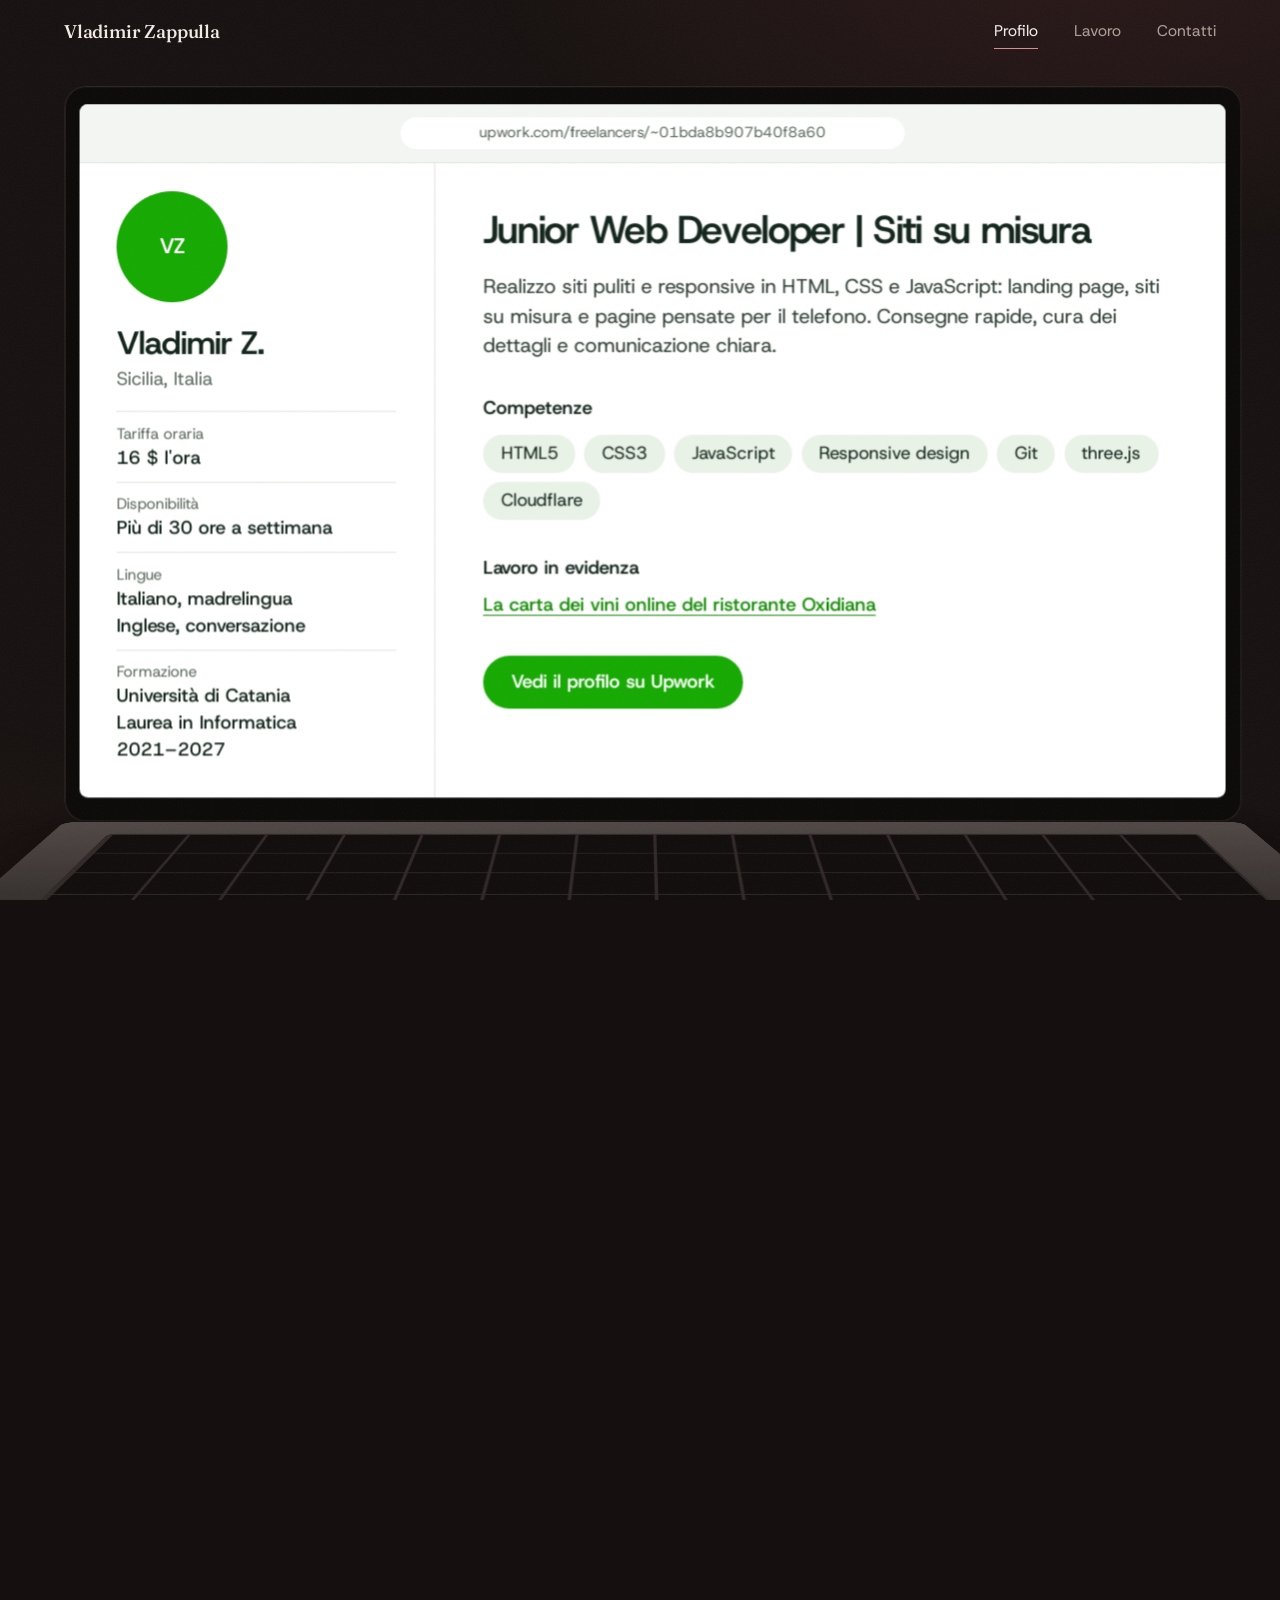
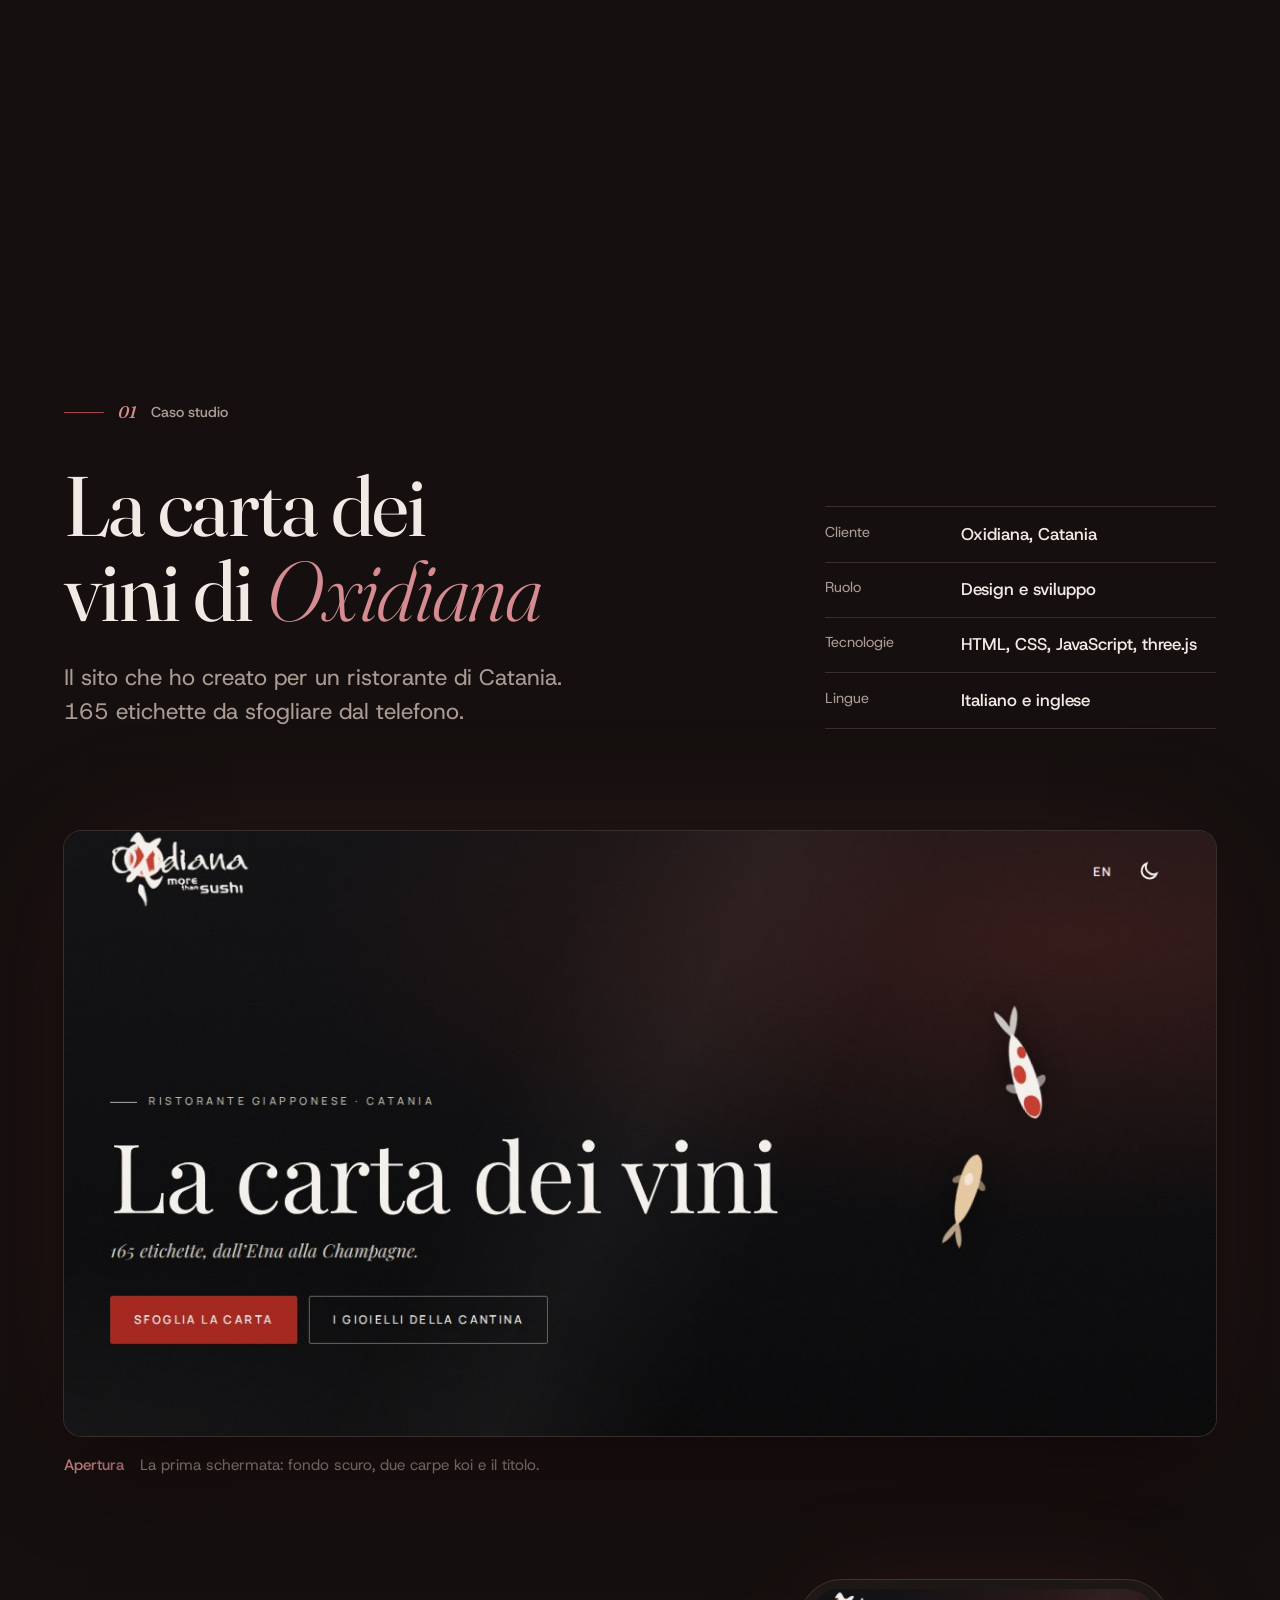
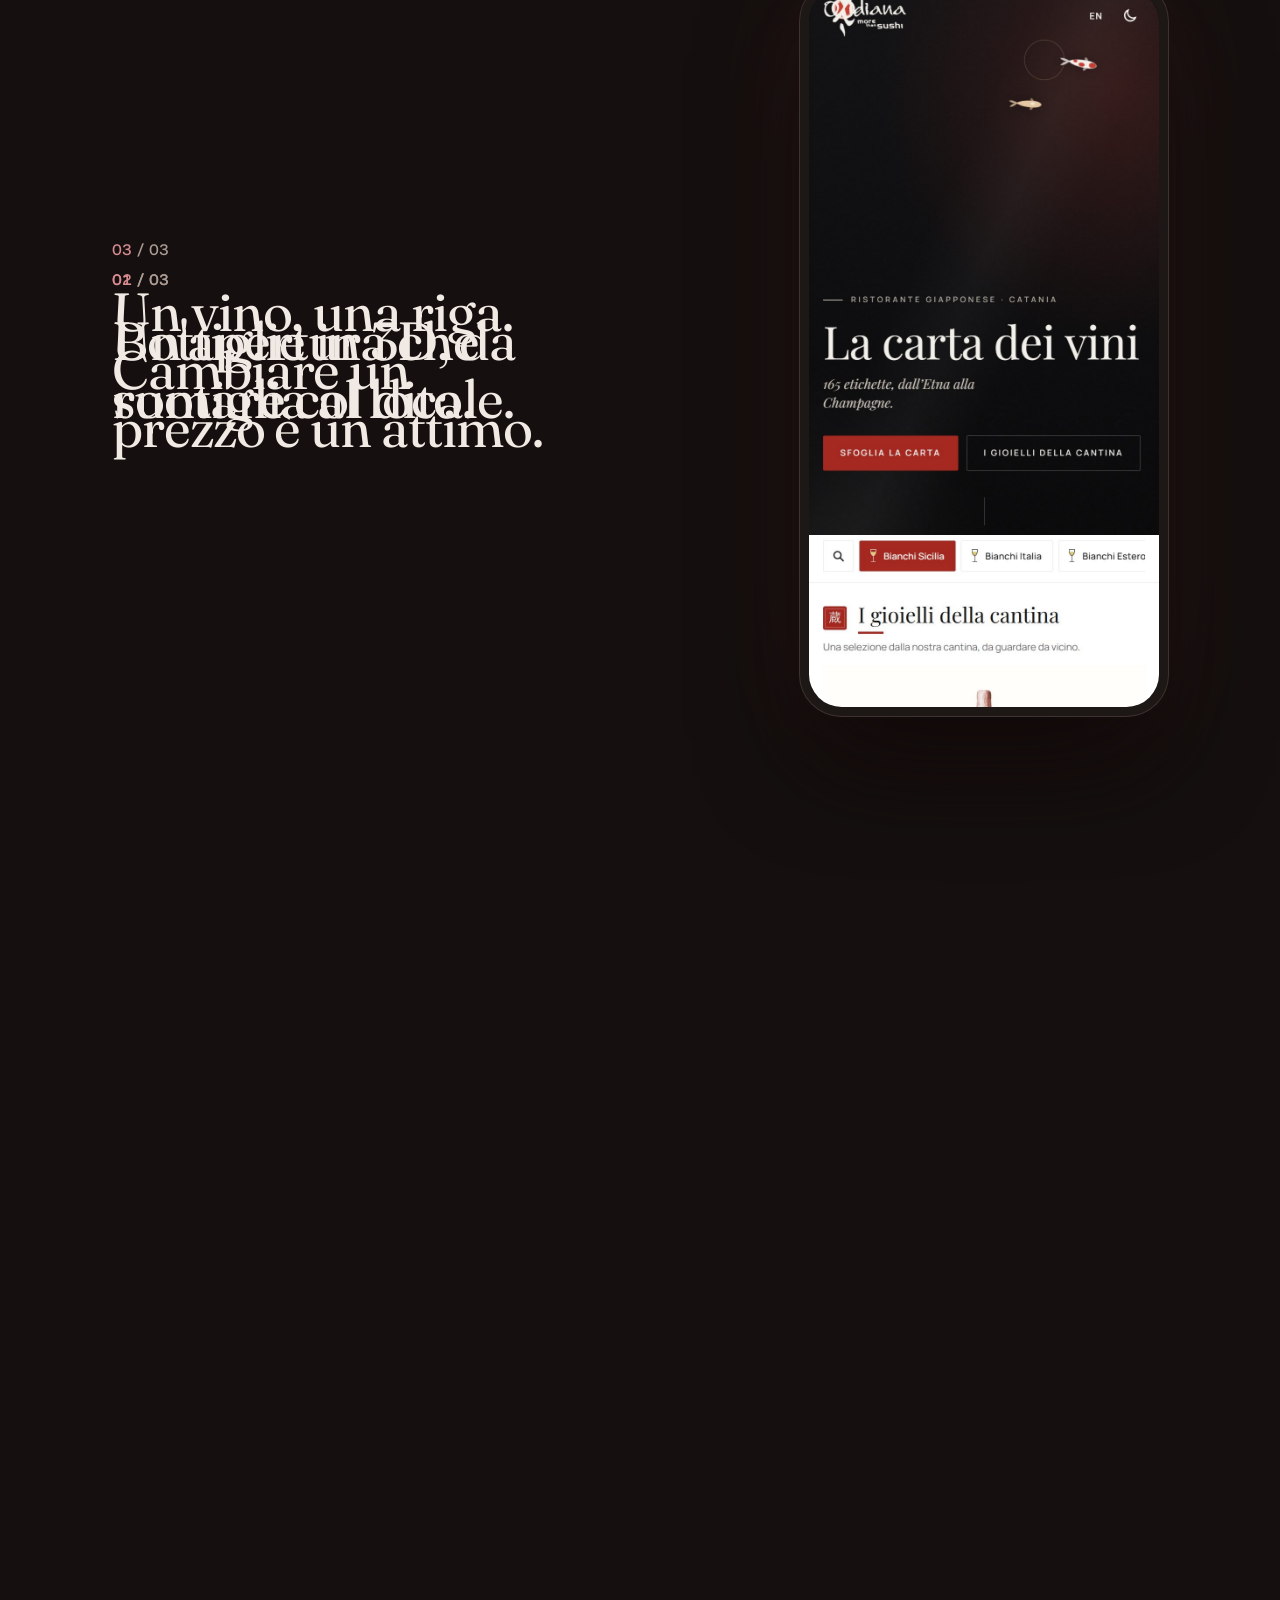
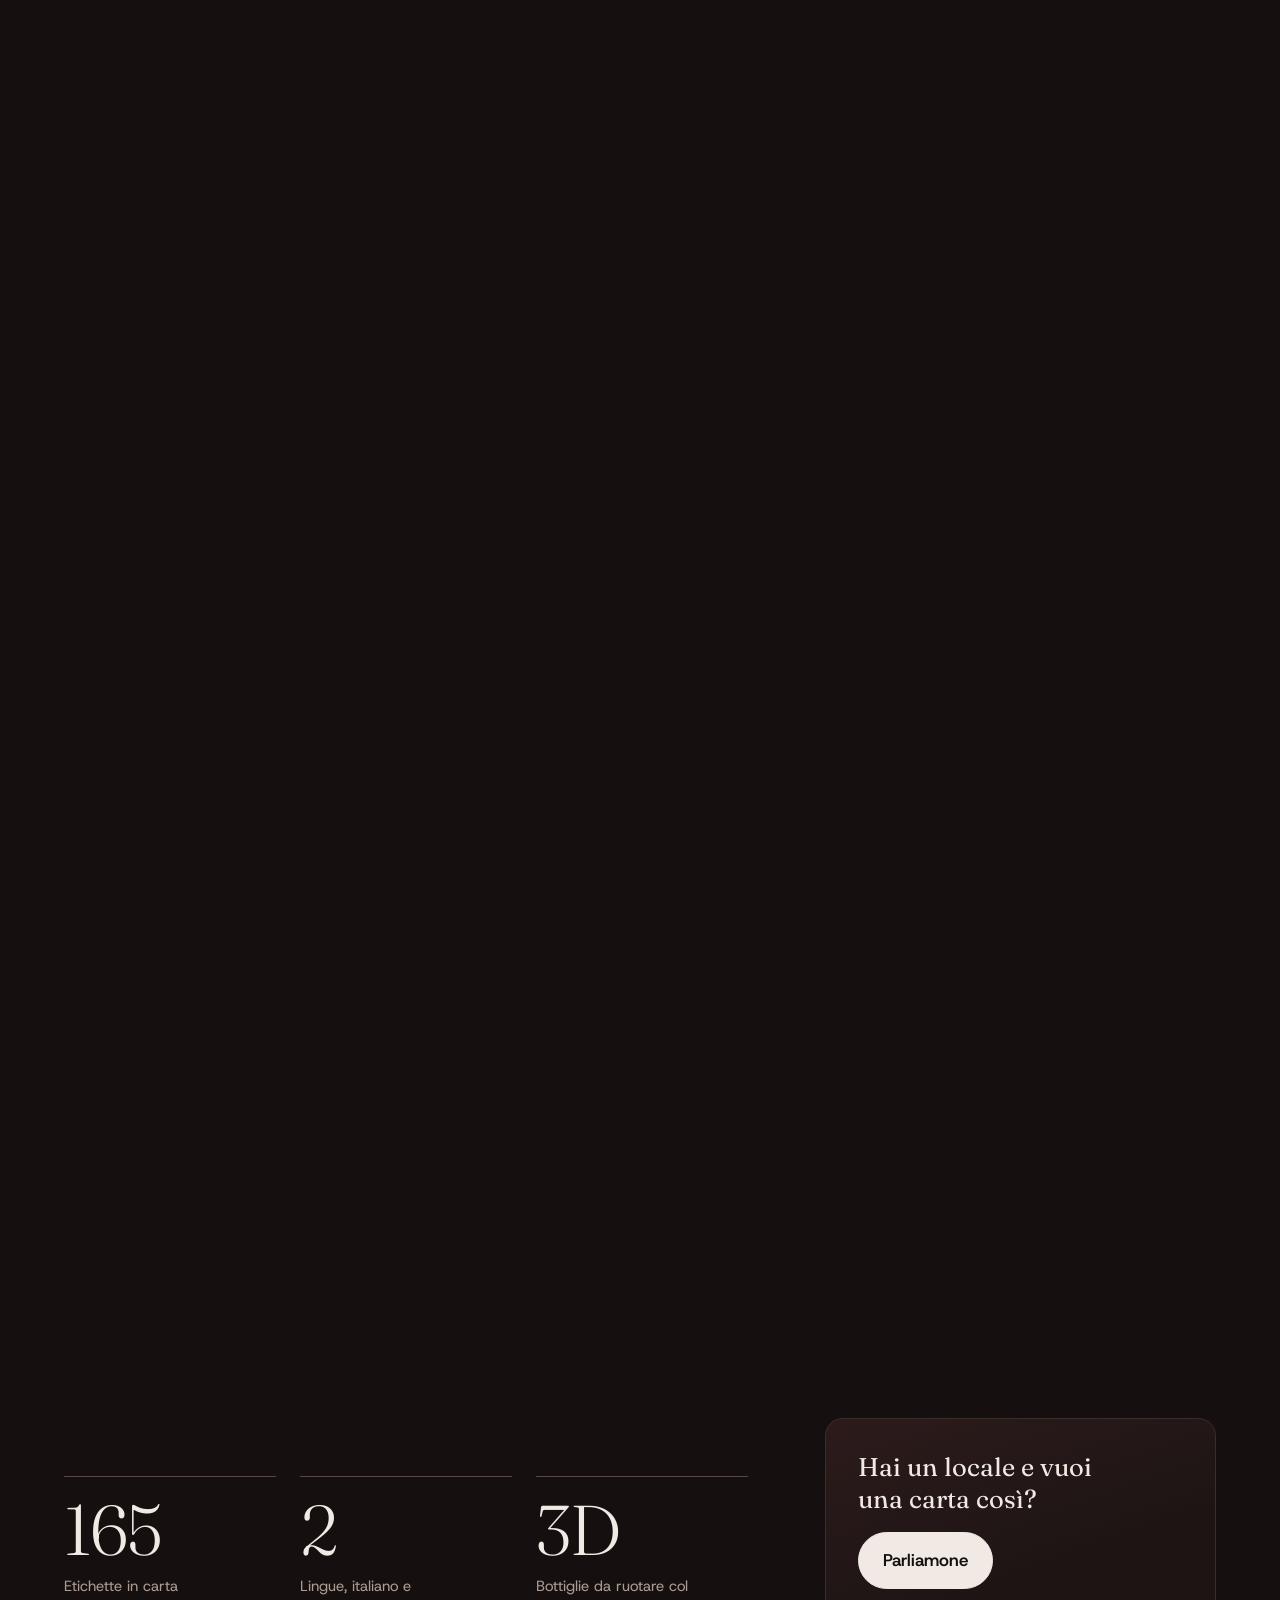
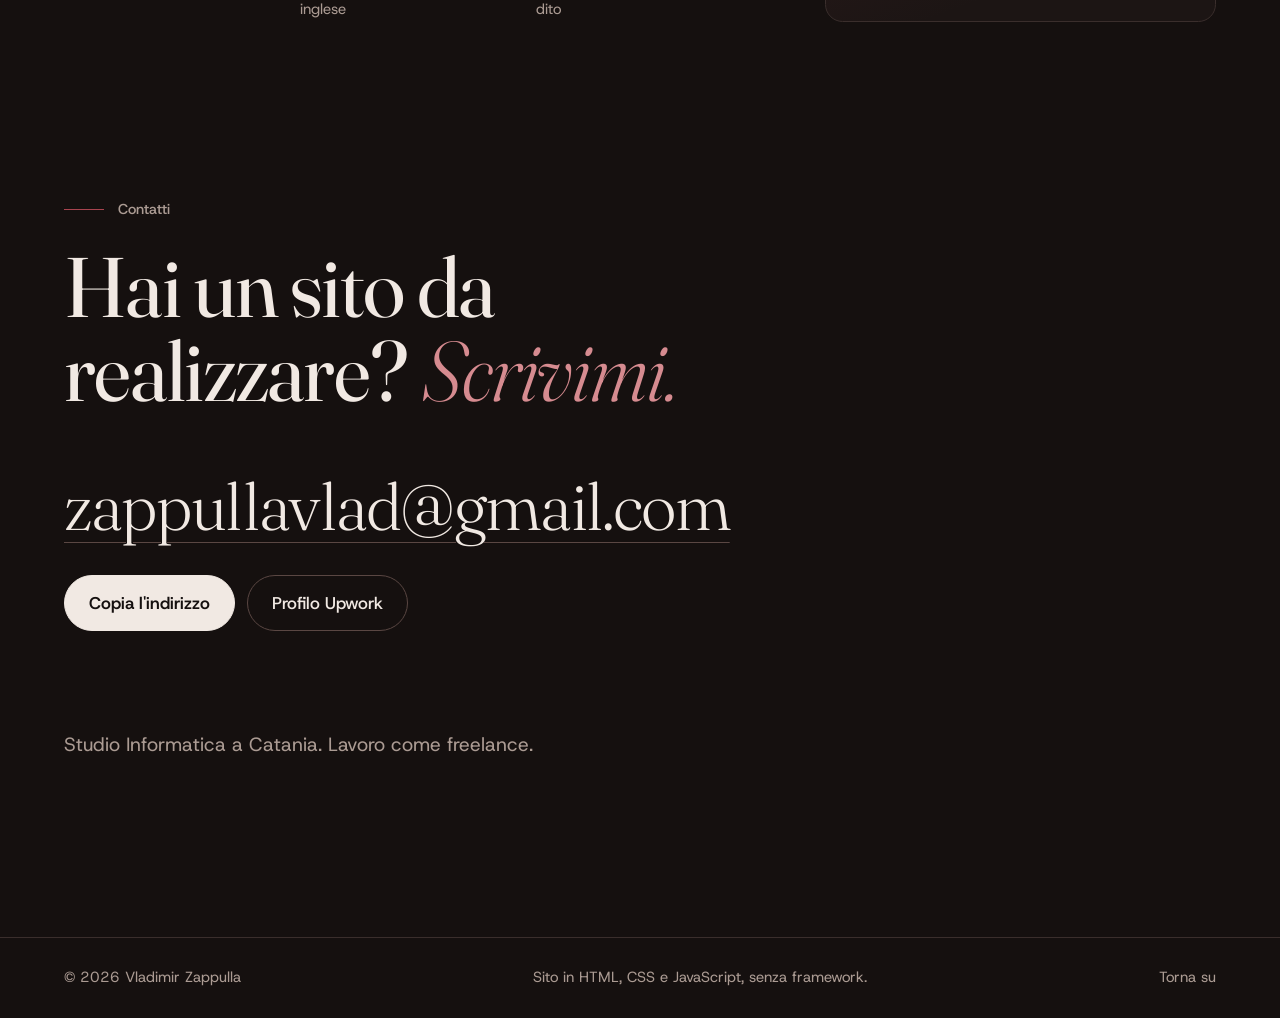
==== commit 5bc0dc03: "Profilo del sito in italiano, con i dati attuali Il profilo che compare nel portatile (e sul telefon" ====
--- a/public/index.html
+++ b/public/index.html
@@ -8,8 +8,15 @@
     <meta name="theme-color" content="#15100f">
     <meta property="og:type" content="website">
     <meta property="og:locale" content="it_IT">
+    <meta property="og:url" content="https://vladzappulla.com/">
+    <link rel="canonical" href="https://vladzappulla.com/">
     <meta property="og:title" content="Vladimir Zappulla, web developer">
     <meta property="og:description" content="Web developer freelance a Catania. Caso studio: la carta dei vini online del ristorante Oxidiana.">
+    <meta property="og:image" content="https://vladzappulla.com/img/og.jpg">
+    <meta property="og:image:width" content="1200">
+    <meta property="og:image:height" content="630">
+    <meta property="og:image:alt" content="Vladimir Zappulla, web developer freelance a Catania">
+    <meta name="twitter:card" content="summary_large_image">
     <link rel="icon" href="favicon.svg" type="image/svg+xml">
     <link rel="preload" href="font/host-grotesk.woff2" as="font" type="font/woff2" crossorigin>
     <link rel="preload" href="font/fraunces.woff2" as="font" type="font/woff2" crossorigin>
@@ -64,26 +71,30 @@
                     <div class="profilo__lato">
                         <div class="profilo__avatar">VZ</div>
                         <p class="profilo__nome">Vladimir Z.</p>
-                        <p class="profilo__luogo">Sicily, Italy</p>
+                        <p class="profilo__luogo">Sicilia, Italia</p>
                         <dl>
-                            <div><dt>Hourly rate</dt><dd>$16.00</dd></div>
-                            <div><dt>Availability</dt><dd>More than 30 hrs/week</dd></div>
-                            <div><dt>Languages</dt><dd>Italian, native<br>English, conversational</dd></div>
-                            <div><dt>Education</dt><dd>University of Catania<br>Bachelor&#39;s degree, 2021–2027</dd></div>
+                            <div><dt>Tariffa oraria</dt><dd>16 $ l&#39;ora</dd></div>
+                            <div><dt>Disponibilit&agrave;</dt><dd>Pi&ugrave; di 30 ore a settimana</dd></div>
+                            <div><dt>Lingue</dt><dd>Italiano, madrelingua<br>Inglese, conversazione</dd></div>
+                            <div><dt>Formazione</dt><dd>Universit&agrave; di Catania<br>Laurea in Informatica<br>2021&ndash;2027</dd></div>
                         </dl>
                     </div>
                     <div class="profilo__centro">
-                        <p class="profilo__titolo">Junior Web Developer | Custom Websites</p>
-                        <p class="profilo__testo">I build clean, responsive websites with HTML, CSS, and JavaScript. Focused on front-end projects: landing pages, custom sites, and mobile-friendly designs. Quick turnaround, attention to detail, and always happy to communicate clearly.</p>
-                        <p class="profilo__voce">Skills</p>
+                        <p class="profilo__titolo">Junior Web Developer | Siti su misura</p>
+                        <p class="profilo__testo">Realizzo siti puliti e responsive in HTML, CSS e JavaScript: landing page, siti su misura e pagine pensate per il telefono. Consegne rapide, cura dei dettagli e comunicazione chiara.</p>
+                        <p class="profilo__voce">Competenze</p>
                         <ul class="profilo__skill">
                             <li>HTML5</li>
-                            <li>CSS 3</li>
+                            <li>CSS3</li>
                             <li>JavaScript</li>
-                            <li>Responsive Design</li>
+                            <li>Responsive design</li>
                             <li>Git</li>
+                            <li>three.js</li>
+                            <li>Cloudflare</li>
                         </ul>
-                        <a class="profilo__apri" href="https://www.upwork.com/freelancers/~01bda8b907b40f8a60">View profile on Upwork</a>
+                        <p class="profilo__voce">Lavoro in evidenza</p>
+                        <p class="profilo__progetto"><a href="#carta">La carta dei vini online del ristorante Oxidiana</a></p>
+                        <a class="profilo__apri" href="https://www.upwork.com/freelancers/~01bda8b907b40f8a60">Vedi il profilo su Upwork</a>
                     </div>
                 </div>
             </article>
--- a/public/css/style.css
+++ b/public/css/style.css
@@ -622,6 +622,19 @@
     font-size: 1.62cqw;
 }
 
+/* nello schermo l'altezza è fissa: la colonna sinistra, la più lunga, sta un po' più stretta per non uscire dal bordo */
+.schermo .profilo__lato {
+    padding-block: 1.5em 1em;
+}
+
+.schermo .profilo dl {
+    margin-top: 1em;
+}
+
+.schermo .profilo dl div {
+    padding: 0.55em 0;
+}
+
 .profilo__barra {
     padding: 0.7em 1.4em;
     border-bottom: 1px solid #e1e6e1;
@@ -735,6 +748,20 @@
     border-radius: 99px;
     background: #e8f2e6;
     font-size: 0.95em;
+}
+
+.profilo__progetto {
+    margin-top: 0.5em;
+    font-weight: 500;
+}
+
+.profilo__progetto a {
+    color: #108a00;
+    text-underline-offset: 0.2em;
+}
+
+.profilo__progetto a:hover {
+    color: #0f7d00;
 }
 
 .profilo__apri {
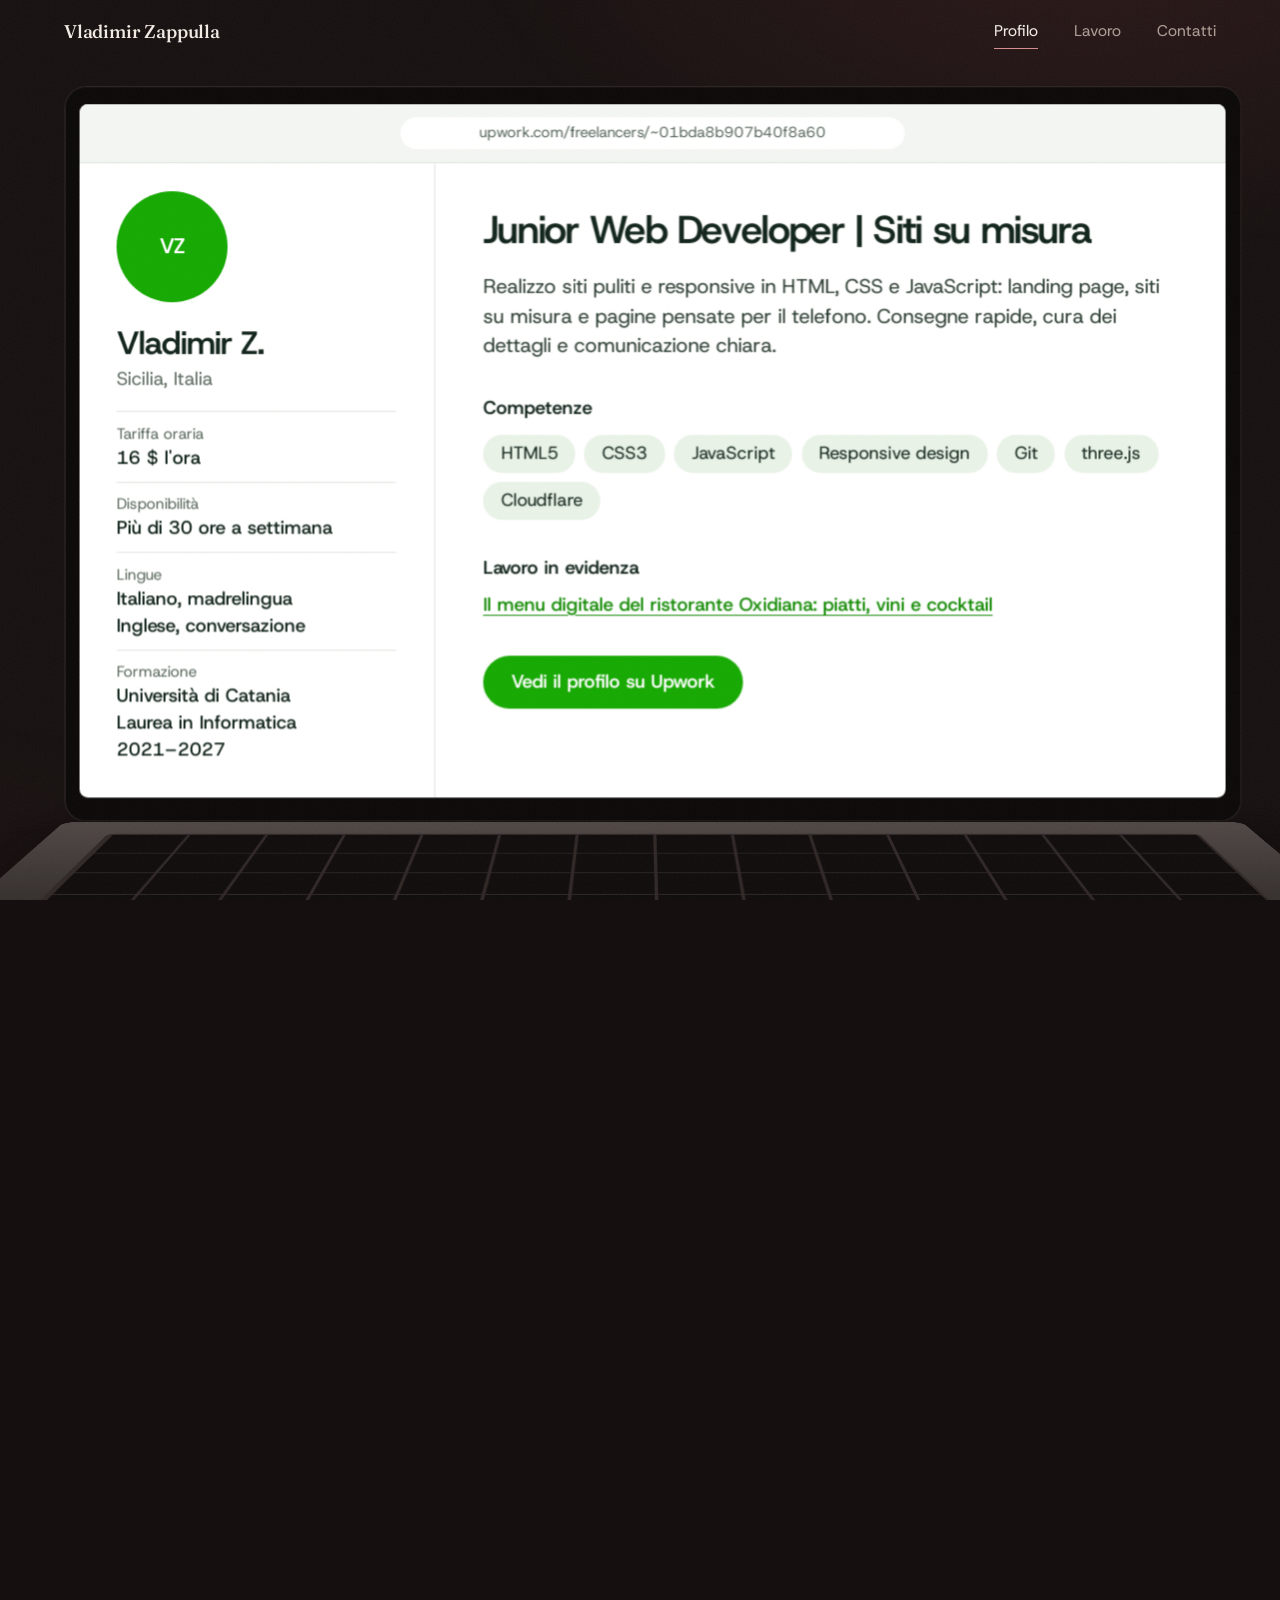
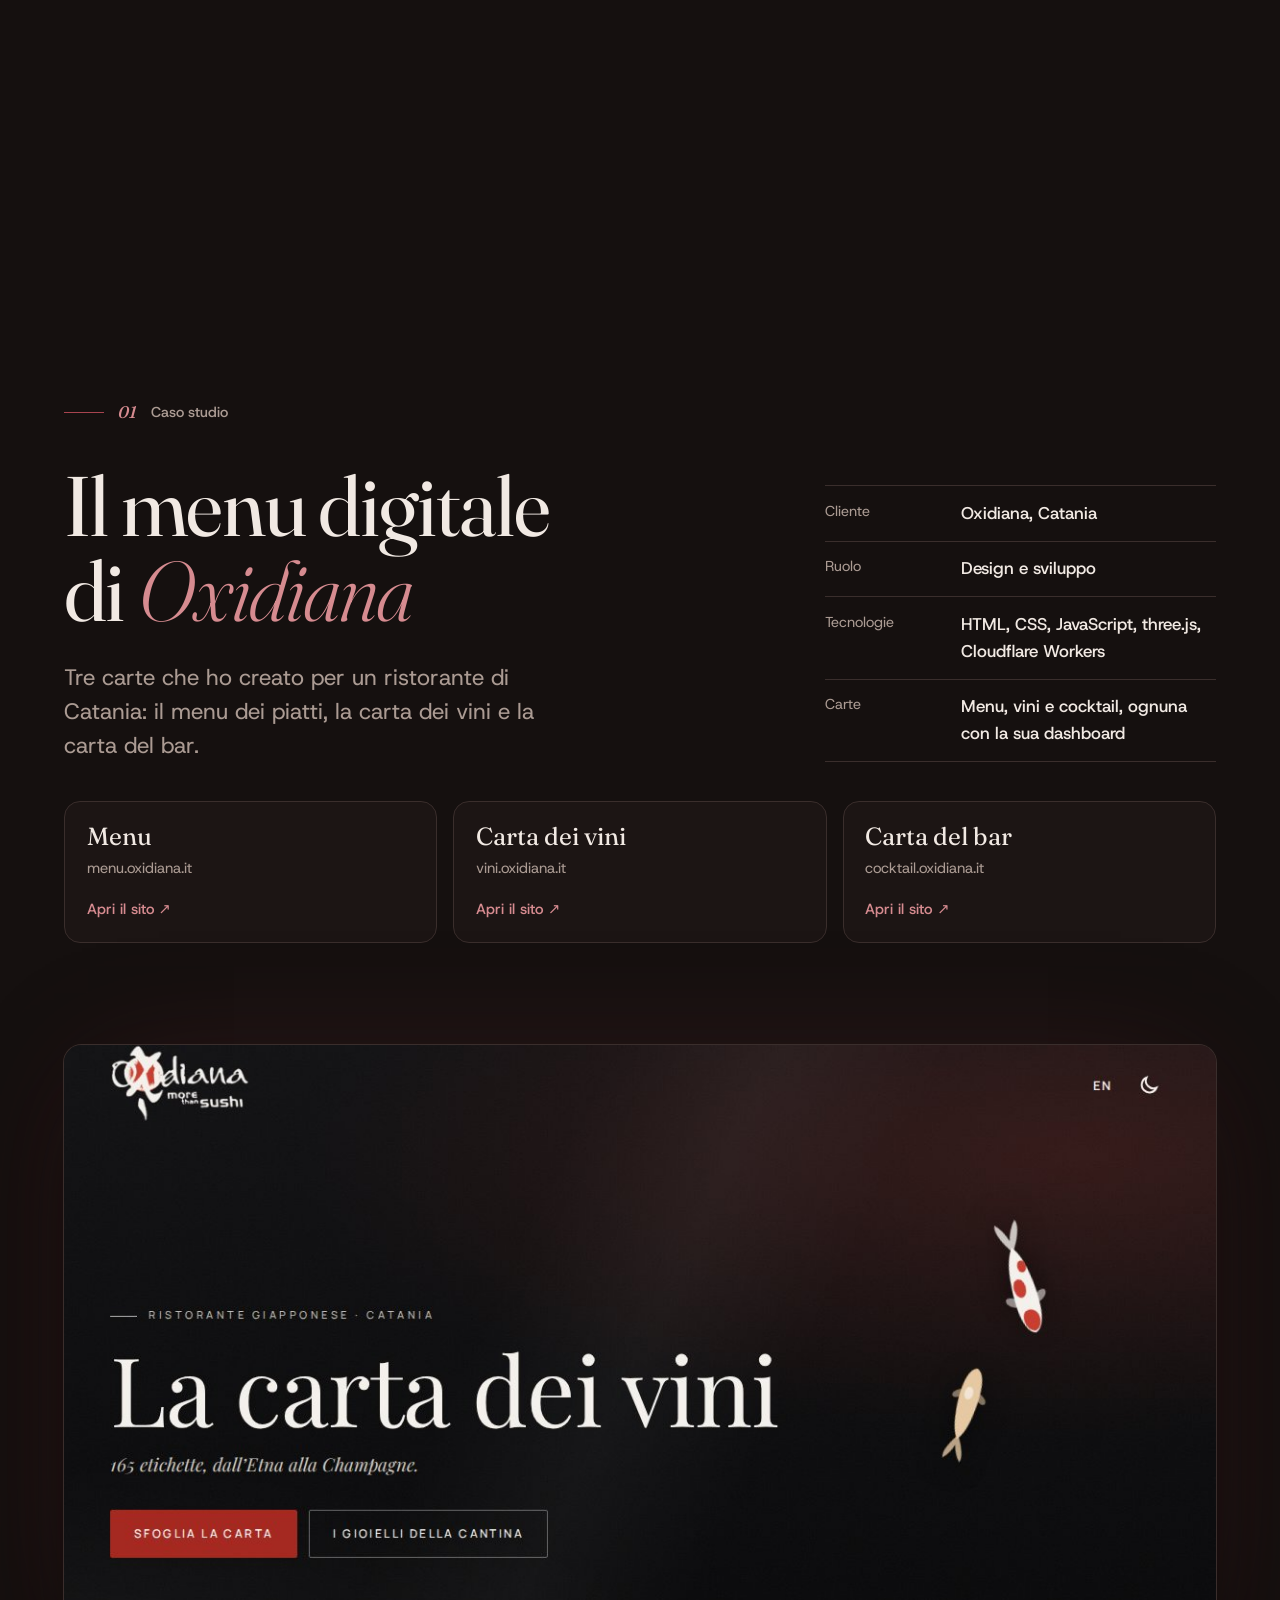
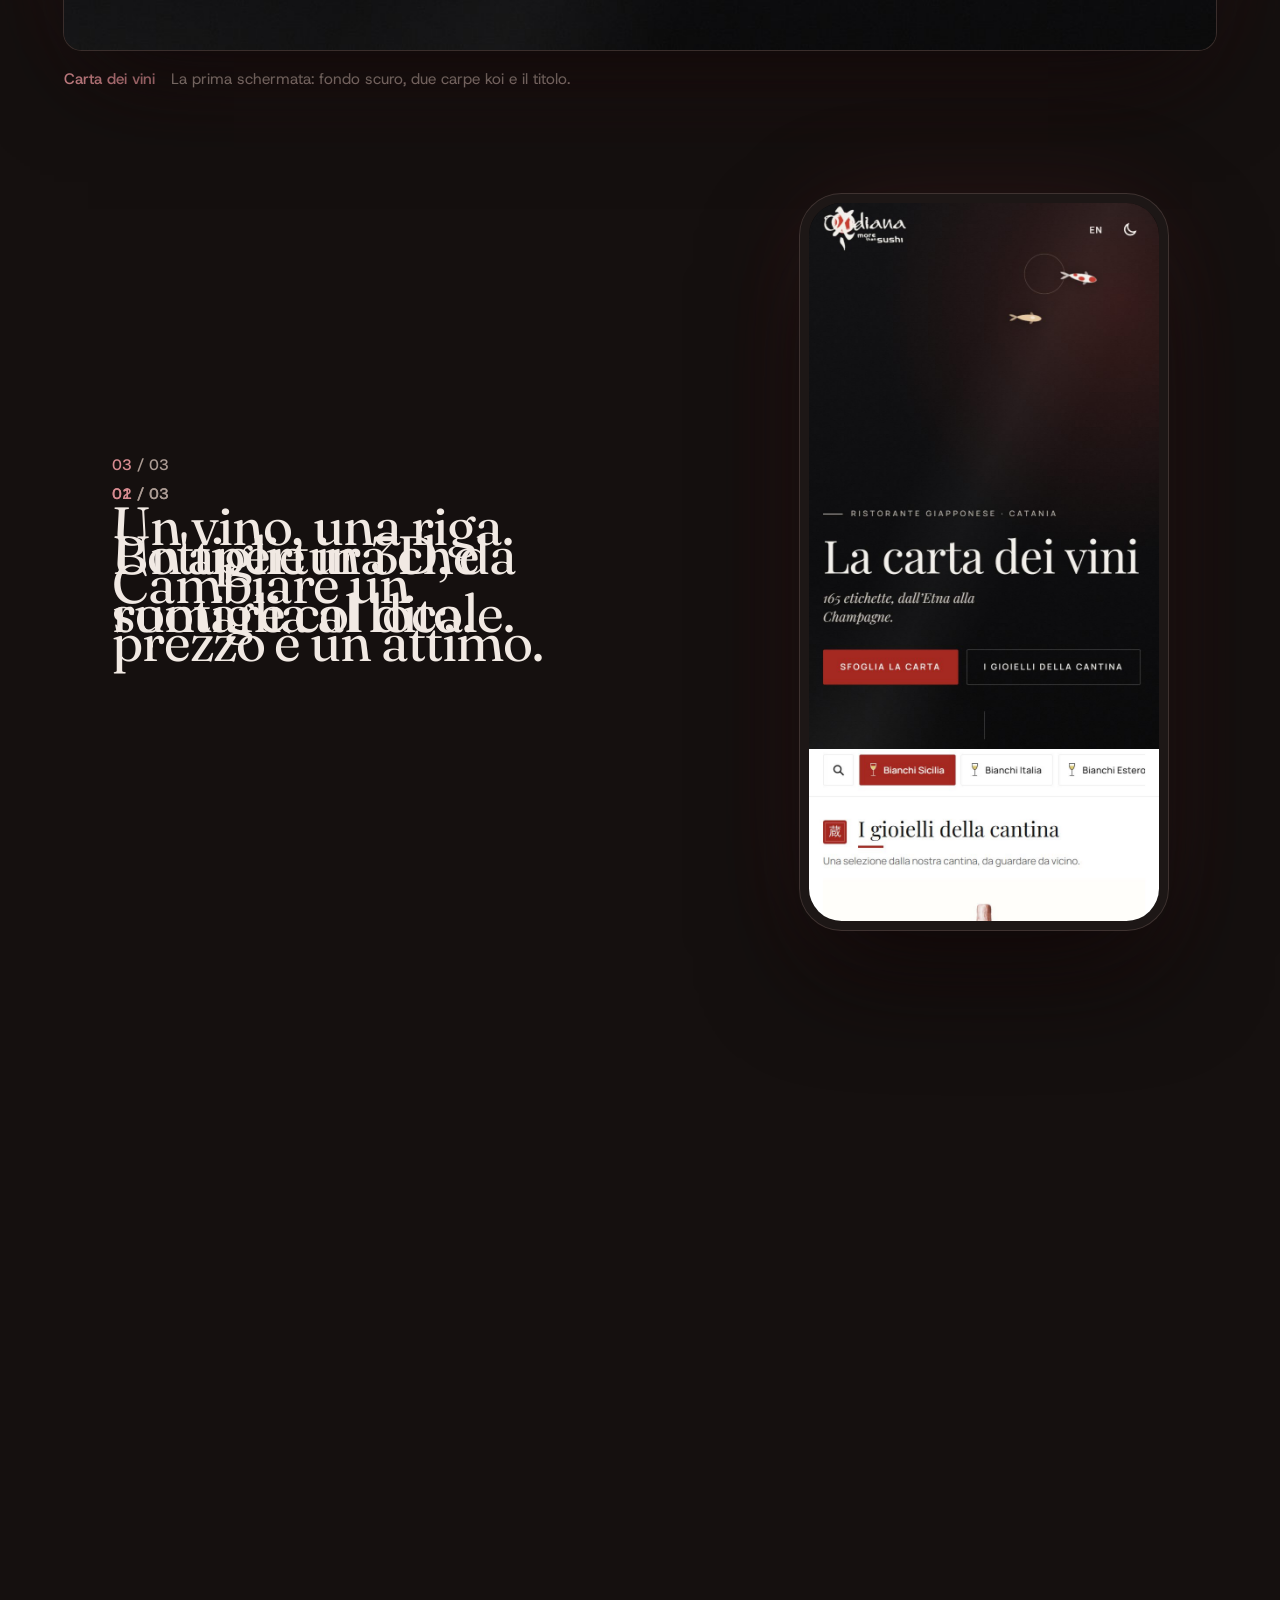
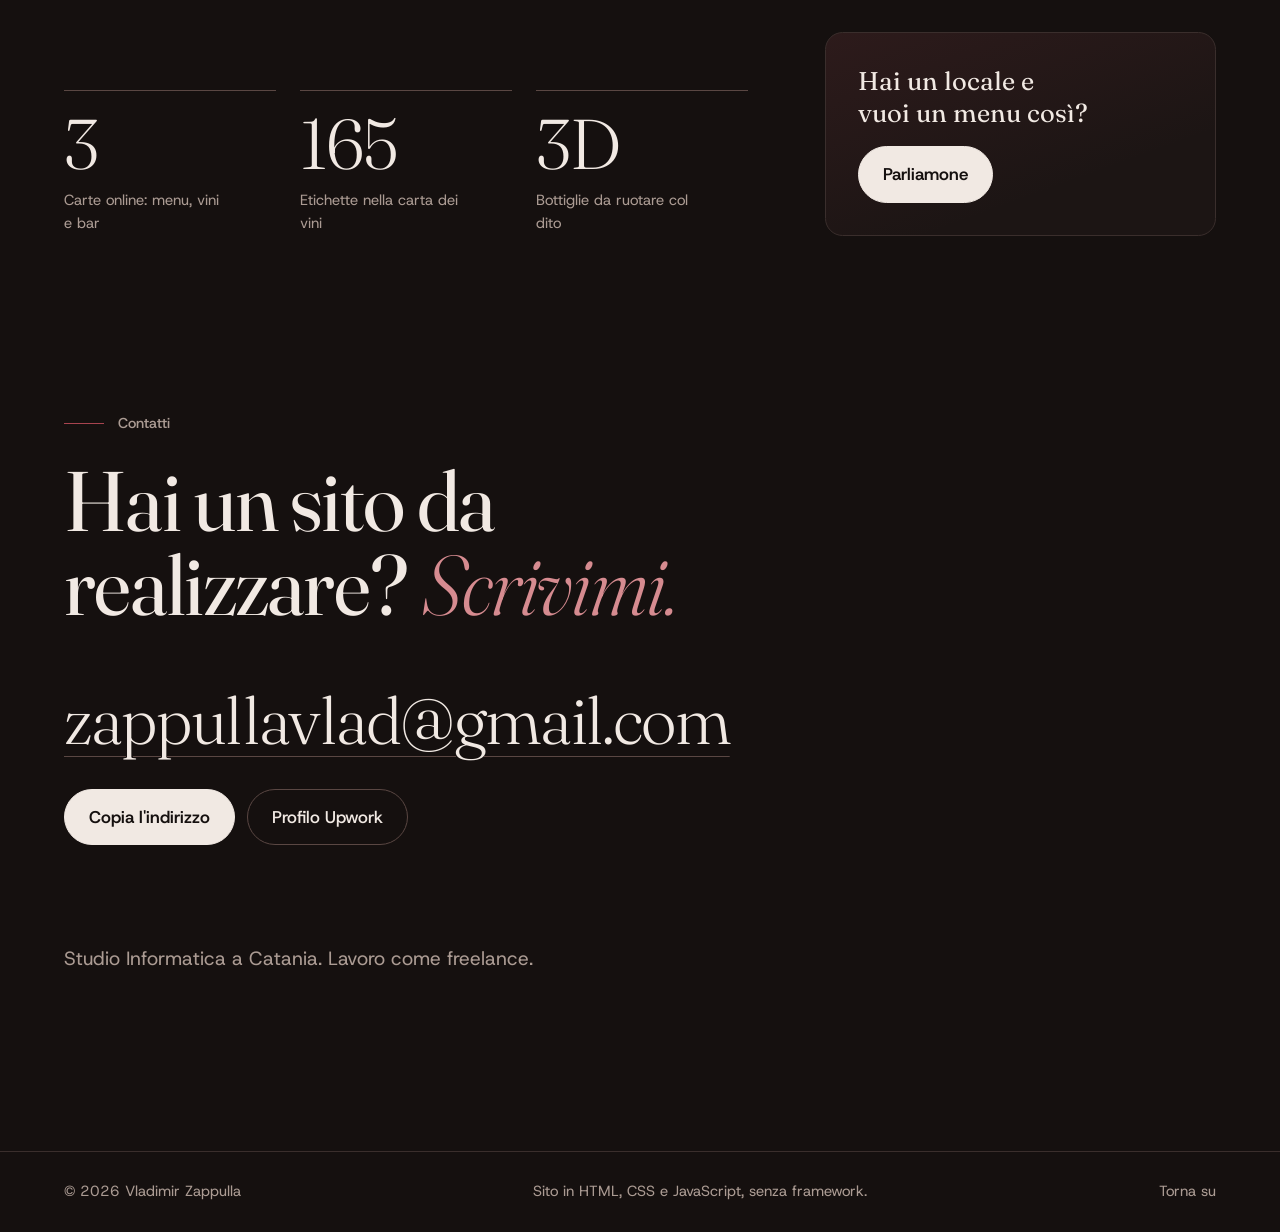
==== commit 27c3982d: "Caso studio: il menu digitale di Oxidiana, con i link a menu, vini e cocktail Co-Authored-By: Claude" ====
--- a/public/index.html
+++ b/public/index.html
@@ -4,14 +4,14 @@
     <meta charset="UTF-8">
     <meta name="viewport" content="width=device-width, initial-scale=1.0">
     <title>Vladimir Zappulla, web developer</title>
-    <meta name="description" content="Vladimir Zappulla, web developer freelance e studente di Informatica a Catania. Caso studio: la carta dei vini online del ristorante Oxidiana.">
+    <meta name="description" content="Vladimir Zappulla, web developer freelance e studente di Informatica a Catania. Caso studio: il menu, la carta dei vini e la carta del bar online del ristorante Oxidiana.">
     <meta name="theme-color" content="#15100f">
     <meta property="og:type" content="website">
     <meta property="og:locale" content="it_IT">
     <meta property="og:url" content="https://vladzappulla.com/">
     <link rel="canonical" href="https://vladzappulla.com/">
     <meta property="og:title" content="Vladimir Zappulla, web developer">
-    <meta property="og:description" content="Web developer freelance a Catania. Caso studio: la carta dei vini online del ristorante Oxidiana.">
+    <meta property="og:description" content="Web developer freelance a Catania. Caso studio: il menu digitale del ristorante Oxidiana, con carta dei vini e carta del bar.">
     <meta property="og:image" content="https://vladzappulla.com/img/og.jpg">
     <meta property="og:image:width" content="1200">
     <meta property="og:image:height" content="630">
@@ -93,14 +93,14 @@
                             <li>Cloudflare</li>
                         </ul>
                         <p class="profilo__voce">Lavoro in evidenza</p>
-                        <p class="profilo__progetto"><a href="#carta">La carta dei vini online del ristorante Oxidiana</a></p>
+                        <p class="profilo__progetto"><a href="#carta">Il menu digitale del ristorante Oxidiana: piatti, vini e cocktail</a></p>
                         <a class="profilo__apri" href="https://www.upwork.com/freelancers/~01bda8b907b40f8a60">Vedi il profilo su Upwork</a>
                     </div>
                 </div>
             </article>
         </section>
 
-        <!-- IL PROGETTO: la carta dei vini -->
+        <!-- IL PROGETTO: il menu digitale di Oxidiana (menu, carta dei vini, carta del bar) -->
         <section id="carta" class="progetto" data-zona aria-labelledby="titolo-carta">
             <div class="wrap progetto__testa">
                 <div class="progetto__indice" data-rivela>
@@ -109,23 +109,48 @@
                 </div>
 
                 <div class="progetto__titoli">
-                    <h2 class="titolo" id="titolo-carta" data-rivela>La carta dei vini di <em>Oxidiana</em></h2>
-                    <p class="lead" data-rivela>Il sito che ho creato per un ristorante di Catania. 165 etichette da sfogliare dal telefono.</p>
+                    <h2 class="titolo" id="titolo-carta" data-rivela>Il menu digitale di <em>Oxidiana</em></h2>
+                    <p class="lead" data-rivela>Tre carte che ho creato per un ristorante di Catania: il menu dei piatti, la carta dei vini e la carta del bar.</p>
                 </div>
 
                 <dl class="scheda" data-rivela>
                     <div><dt>Cliente</dt><dd>Oxidiana, Catania</dd></div>
                     <div><dt>Ruolo</dt><dd>Design e sviluppo</dd></div>
-                    <div><dt>Tecnologie</dt><dd>HTML, CSS, JavaScript, three.js</dd></div>
-                    <div><dt>Lingue</dt><dd>Italiano e inglese</dd></div>
+                    <div><dt>Tecnologie</dt><dd>HTML, CSS, JavaScript, three.js, Cloudflare Workers</dd></div>
+                    <div><dt>Carte</dt><dd>Menu, vini e cocktail, ognuna con la sua dashboard</dd></div>
                 </dl>
+
+                <!-- le tre carte online, da aprire -->
+                <ul class="carte" aria-label="Le carte online di Oxidiana" data-rivela>
+                    <li>
+                        <a class="carta-link" href="https://menu.oxidiana.it/" target="_blank" rel="noopener">
+                            <span class="carta-link__nome">Menu</span>
+                            <span class="carta-link__indirizzo">menu.oxidiana.it</span>
+                            <span class="carta-link__apri">Apri il sito <span aria-hidden="true">&#8599;</span></span>
+                        </a>
+                    </li>
+                    <li>
+                        <a class="carta-link" href="https://vini.oxidiana.it/" target="_blank" rel="noopener">
+                            <span class="carta-link__nome">Carta dei vini</span>
+                            <span class="carta-link__indirizzo">vini.oxidiana.it</span>
+                            <span class="carta-link__apri">Apri il sito <span aria-hidden="true">&#8599;</span></span>
+                        </a>
+                    </li>
+                    <li>
+                        <a class="carta-link" href="https://cocktail.oxidiana.it/" target="_blank" rel="noopener">
+                            <span class="carta-link__nome">Carta del bar</span>
+                            <span class="carta-link__indirizzo">cocktail.oxidiana.it</span>
+                            <span class="carta-link__apri">Apri il sito <span aria-hidden="true">&#8599;</span></span>
+                        </a>
+                    </li>
+                </ul>
             </div>
 
             <figure class="finestra" id="finestra">
                 <div class="finestra__vetro">
                     <img src="img/vini/apertura.jpg" alt="L'apertura del sito: fondo scuro, due carpe koi e il titolo La carta dei vini" width="1200" height="630" loading="lazy" decoding="async">
                 </div>
-                <figcaption><span>Apertura</span> La prima schermata: fondo scuro, due carpe koi e il titolo.</figcaption>
+                <figcaption><span>Carta dei vini</span> La prima schermata: fondo scuro, due carpe koi e il titolo.</figcaption>
             </figure>
 
             <div class="scorri-telefono" id="scorri-telefono">
@@ -152,12 +177,12 @@
 
             <div class="wrap progetto__chiusa">
                 <dl class="cifre">
-                    <div data-rivela><dt>Etichette in carta</dt><dd>165</dd></div>
-                    <div data-rivela><dt>Lingue, italiano e inglese</dt><dd>2</dd></div>
+                    <div data-rivela><dt>Carte online: menu, vini e bar</dt><dd>3</dd></div>
+                    <div data-rivela><dt>Etichette nella carta dei vini</dt><dd>165</dd></div>
                     <div data-rivela><dt>Bottiglie da ruotare col dito</dt><dd>3D</dd></div>
                 </dl>
                 <div class="progetto__cta" data-rivela>
-                    <p>Hai un locale e vuoi una carta così?</p>
+                    <p>Hai un locale e vuoi un menu così?</p>
                     <a class="tasto" href="#contatti">Parliamone</a>
                 </div>
             </div>
--- a/public/css/style.css
+++ b/public/css/style.css
@@ -868,6 +868,58 @@
     text-wrap: pretty;
 }
 
+/* le tre carte online: menu, vini, bar */
+.carte {
+    grid-column: 1 / -1;
+    display: grid;
+    grid-template-columns: repeat(3, minmax(0, 1fr));
+    gap: 1rem;
+    list-style: none;
+}
+
+.carta-link {
+    display: flex;
+    flex-direction: column;
+    gap: 0.35rem;
+    height: 100%;
+    padding: 1.25rem 1.35rem;
+    border: 1px solid var(--linea);
+    border-radius: 1rem;
+    background: var(--fondo-2);
+    color: var(--testo);
+    text-decoration: none;
+    transition: border-color var(--rapido) var(--curva), background-color var(--rapido) var(--curva);
+}
+
+.carta-link:hover {
+    border-color: var(--vino);
+    background: var(--superficie);
+}
+
+.carta-link__nome {
+    font-family: var(--serif);
+    font-size: clamp(1.3rem, 2vw, 1.55rem);
+    line-height: 1.2;
+}
+
+.carta-link__indirizzo {
+    font-size: 0.92rem;
+    color: var(--tenue);
+}
+
+.carta-link__apri {
+    margin-top: 0.75rem;
+    font-size: 0.92rem;
+    font-weight: 500;
+    color: var(--vino-chiaro);
+}
+
+@media (max-width: 760px) {
+    .carte {
+        grid-template-columns: 1fr;
+    }
+}
+
 /* l'apertura del sito, in una cornice che cresce entrando */
 .finestra {
     max-width: calc(var(--max) + 2 * var(--gutter));
